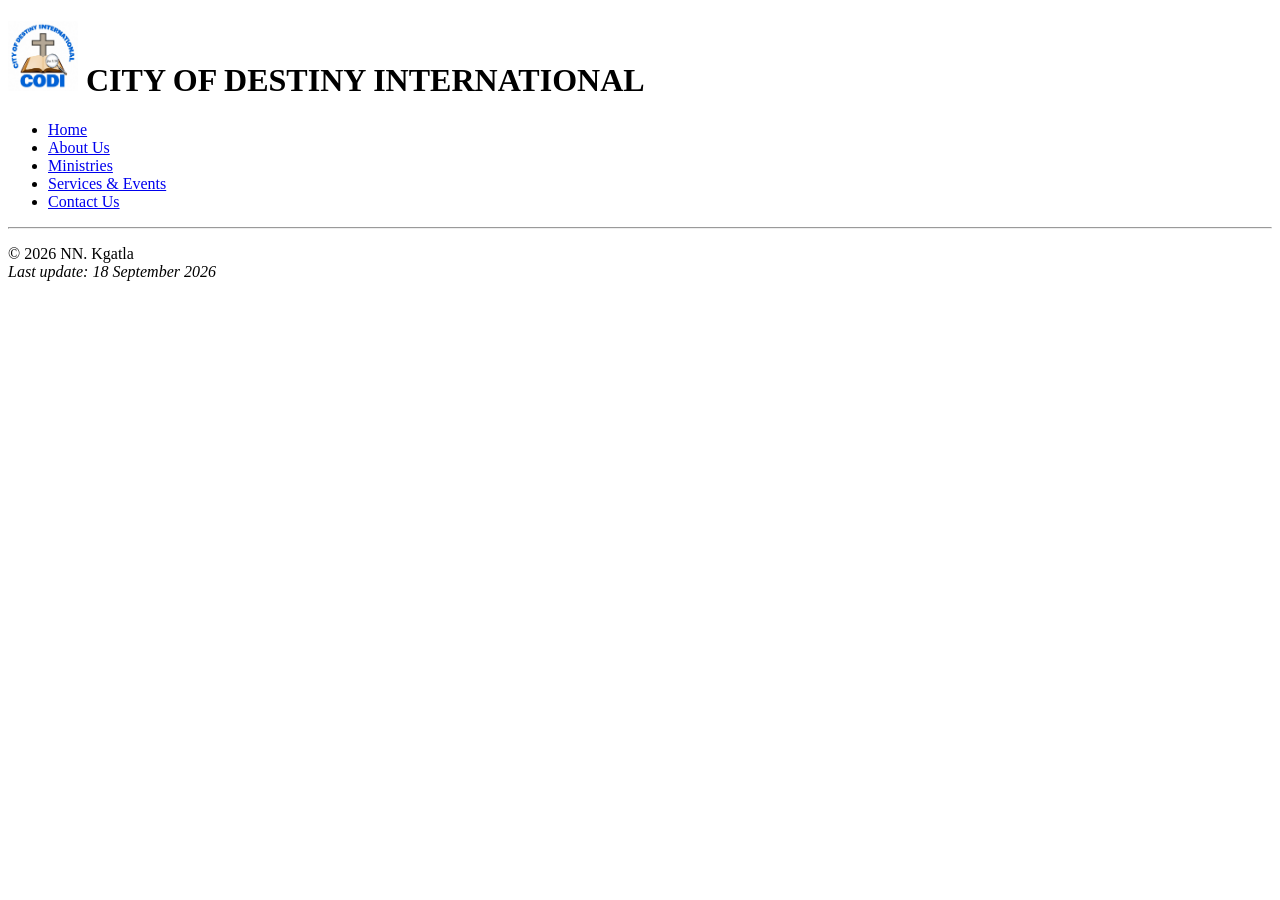
==== index.html @ 52a479cc "small tweaks to the structure" ====
<!DOCTYPE html>
<!-- NN. Kgatla (2029139488) -->
<!-- File name: index.html -->
<html lang="en">

    <head>
        <meta charset="utf-8">
        <meta name="viewport" content="width=device-width, initial-scale=1.0">
        <meta name="description" content="City of destiny international church home page">
        <meta name="author" content="NN. Kgatla">
        <title>CODI &ndash; Home</title>
        <link rel="stylesheet" href="styles/modern-normalize.css">
        <link rel="stylesheet" href="styles/codi.css">
    </head>

    <body>
        <header>
            <div>
                <h1>
                    <img src="images/logo.jpeg" alt="City of destiny internation logo" width="70" height="70">
                    CITY OF DESTINY INTERNATIONAL
                </h1>
            </div>
        </header>
        <nav>
            <ul>
                <li><a href="index.html">Home</a></li>
                <li><a href="about.html">About Us</a></li>
                <li><a href="ministries.html">Ministries</a></li>
                <li><a href="services.html">Services &amp; Events</a></li>
                <li><a href="contact.html">Contact Us</a></li>
            </ul>
        </nav>

        <main>

        </main>
        <hr>
        <footer>
            <p>&copy; 2026 NN. Kgatla<br><em>Last update: 18 September 2026</em></p>
        </footer>
    </body>

</html>
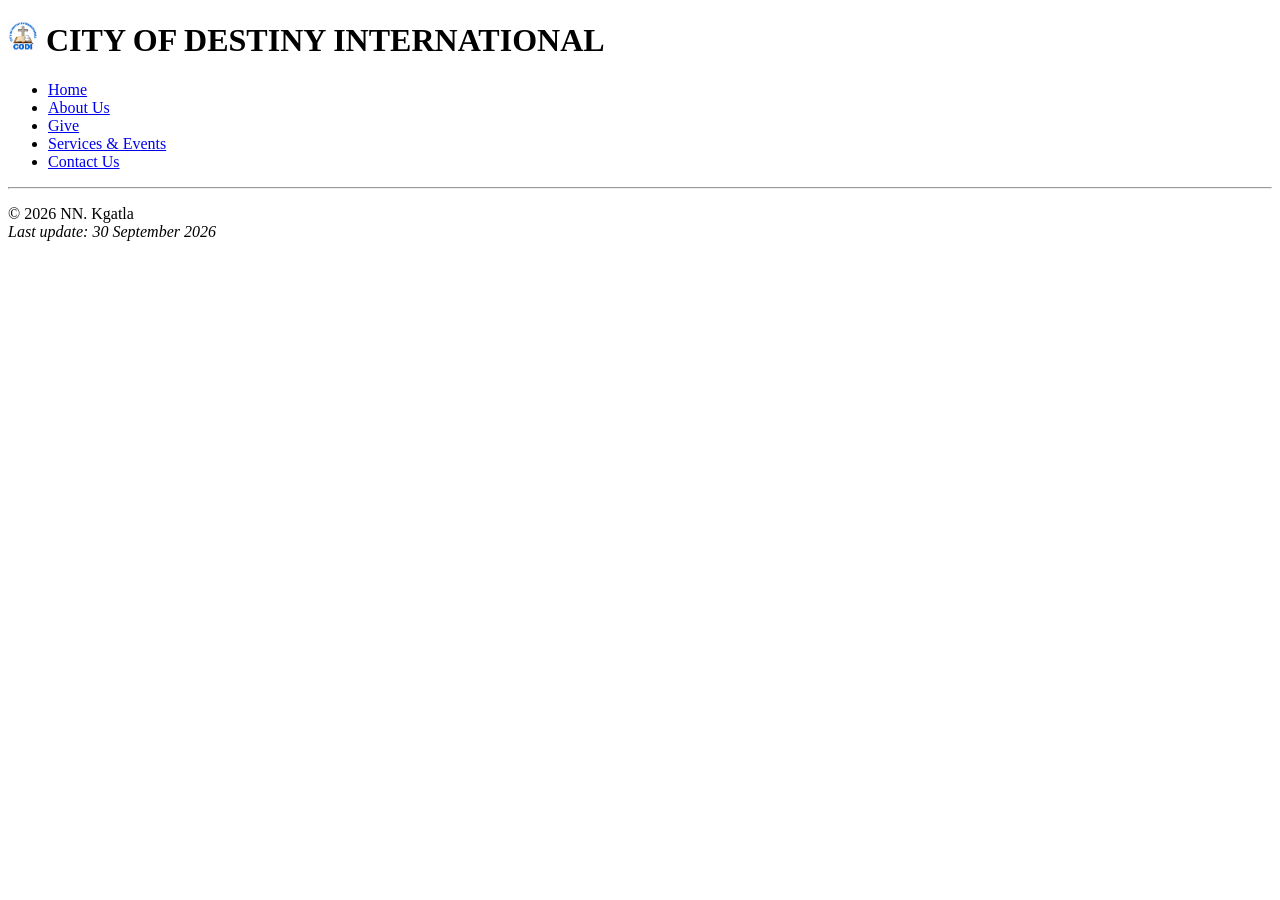
==== commit a729cdb1: "Fixing/updating Websites Html structure" ====
--- a/index.html
+++ b/index.html
@@ -17,7 +17,7 @@
         <header>
             <div>
                 <h1>
-                    <img src="images/logo.jpeg" alt="City of destiny internation logo" width="70" height="70">
+                    <img src="images/logo.jpeg" alt="City of destiny internation logo" width="30" height="30">
                     CITY OF DESTINY INTERNATIONAL
                 </h1>
             </div>
@@ -26,7 +26,7 @@
             <ul>
                 <li><a href="index.html">Home</a></li>
                 <li><a href="about.html">About Us</a></li>
-                <li><a href="ministries.html">Ministries</a></li>
+                <li><a href="give.html">Give</a></li>
                 <li><a href="services.html">Services &amp; Events</a></li>
                 <li><a href="contact.html">Contact Us</a></li>
             </ul>
@@ -37,7 +37,7 @@
         </main>
         <hr>
         <footer>
-            <p>&copy; 2026 NN. Kgatla<br><em>Last update: 18 September 2026</em></p>
+            <p>&copy; 2026 NN. Kgatla<br><em>Last update: 30 September 2026</em></p>
         </footer>
     </body>
 
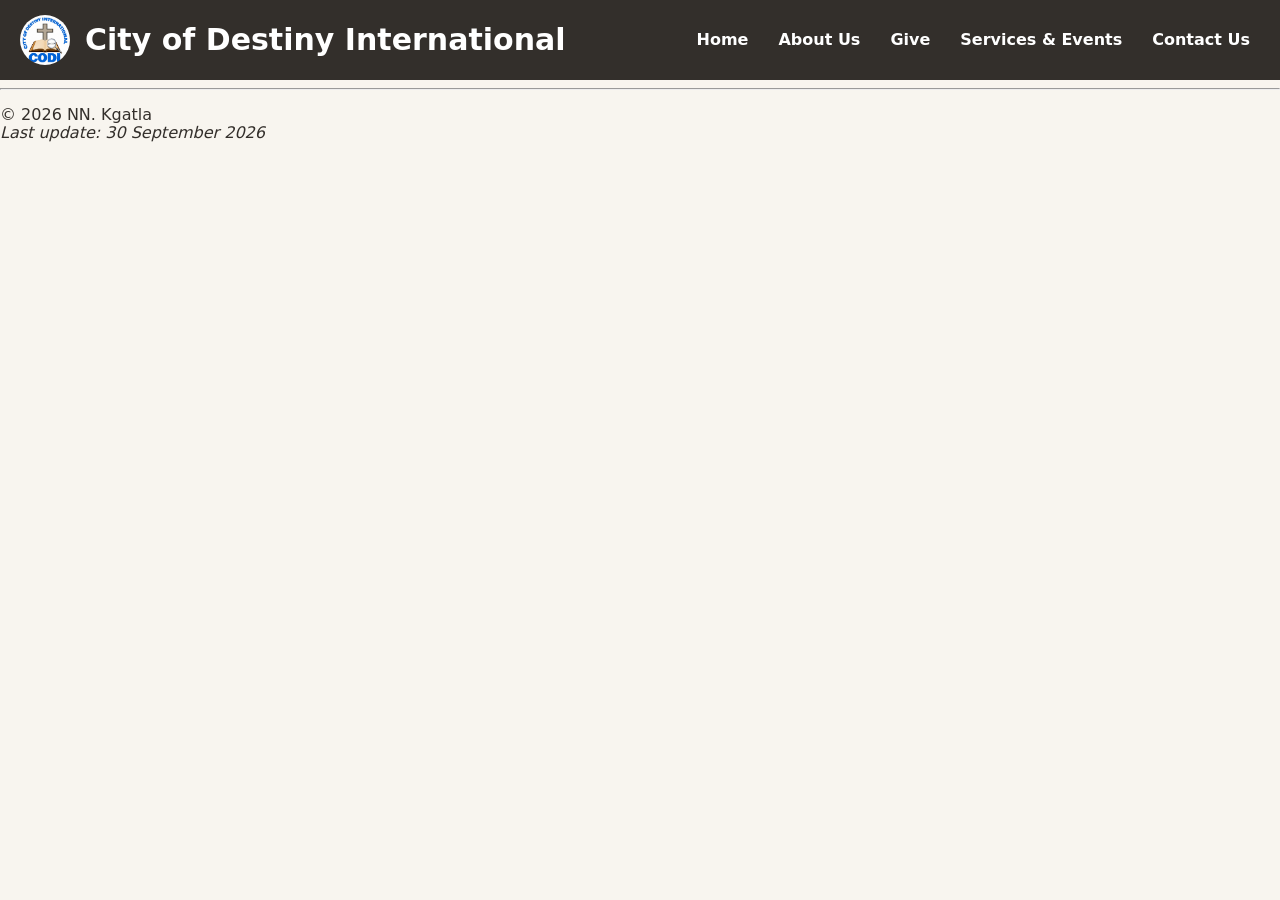
==== commit 75bdcbc1: "Finalized the html structure of all pages + started with the CSS" ====
--- a/index.html
+++ b/index.html
@@ -9,28 +9,29 @@
         <meta name="description" content="City of destiny international church home page">
         <meta name="author" content="NN. Kgatla">
         <title>CODI &ndash; Home</title>
-        <link rel="stylesheet" href="styles/modern-normalize.css">
-        <link rel="stylesheet" href="styles/codi.css">
+        <link rel="stylesheet" href="css/modern-normalize.css">
+        <link rel="stylesheet" href="css/codi.css">
     </head>
 
     <body>
         <header>
-            <div>
-                <h1>
-                    <img src="images/logo.jpeg" alt="City of destiny internation logo" width="30" height="30">
-                    CITY OF DESTINY INTERNATIONAL
-                </h1>
+
+            <div class="header-info">
+                <img src="images/logo.jpeg" alt="CODI Church Logo">
+                <h1>City of Destiny International</h1>
             </div>
+
+            <nav>
+                <ul>
+                    <li><a href="index.html">Home</a></li>
+                    <li><a href="about.html">About Us</a></li>
+                    <li><a href="give.html">Give</a></li>
+                    <li><a href="services.html">Services &amp; Events</a></li>
+                    <li><a href="contact.html">Contact Us</a></li>
+                </ul>
+            </nav>
+
         </header>
-        <nav>
-            <ul>
-                <li><a href="index.html">Home</a></li>
-                <li><a href="about.html">About Us</a></li>
-                <li><a href="give.html">Give</a></li>
-                <li><a href="services.html">Services &amp; Events</a></li>
-                <li><a href="contact.html">Contact Us</a></li>
-            </ul>
-        </nav>
 
         <main>
 
--- a/css/codi.css
+++ b/css/codi.css
@@ -0,0 +1,398 @@
+/*
+    NN. Kgatla
+    File name: codi.css
+*/
+
+/* =========================================
+   GENERAL WEBSITE STYLING
+   ========================================= */
+
+body {
+    background-color: #F8F5EF;
+    color: #332F2B;
+}
+
+
+/* =========================================
+   HEADER AND NAVIGATION
+   ========================================= */
+
+header {
+    display: flex;
+    align-items: center;
+    justify-content: space-between;
+    background-color: #332F2B;
+    padding: 15px 30px;
+}
+
+
+/* Church Logo and Name */
+.header-info {
+    display: flex;
+    align-items: center;
+    gap: 15px;
+    margin-left: -10px;
+}
+
+.header-info img {
+        width: 50px;
+        height: 50px;
+        border-radius: 25px;
+}
+
+.header-info h1 {
+        margin: 0;
+        color: #FFFFFF;
+        font-size: 30px;
+}
+
+/* Navigation */
+
+nav ul {
+    display: flex;
+    align-items: center;
+    list-style-type: none;
+    margin: 0;
+    padding: 0;
+}
+
+nav li {
+    margin-left: 30px;
+}
+
+nav a {
+    color: #FFFFFF;
+    text-decoration: none;
+    font-weight: bold;
+}
+
+nav a:hover {
+        color: #F4E0C5;
+}
+
+/* =========================================
+   FOOTER
+   ========================================= */
+
+
+/* =========================================
+   HOME PAGE
+   ========================================= */
+
+
+/* =========================================
+   ABOUT US PAGE
+   ========================================= */
+
+
+/* =========================================
+   SERVICES & EVENTS PAGE
+   ========================================= */
+
+
+/* =========================================
+   MINISTRIES & GIVE PAGE
+   ========================================= */
+
+
+/* =========================================
+   CONTACT US PAGE
+   ========================================= */
+
+
+/* Main Headings */
+
+h1, h2, h3{
+    color: #0062D7;
+}
+
+
+/* Links */
+
+a {
+    color: #004A9F;
+}
+
+a:hover {
+        color: #0062D7;
+}
+
+
+/* =========================================
+   FIND US SECTION
+   ========================================= */
+
+#find-us {
+    max-width: 1100px;
+    margin: 40px auto;
+    padding: 30px;
+    border: 2px solid #0062D7;
+    background-color: #FFFFFF;
+    text-align: center;
+}
+
+    #find-us h1,
+    #find-us h2 {
+        color: #FFFFFF;
+        background-color: #0062D7;
+        padding: 10px 20px;
+        display: block;
+    }
+
+    #find-us p {
+        line-height: 1.6;
+    }
+
+
+    /* Address */
+
+    #find-us h2 {
+        margin-top: 30px;
+    }
+
+    #find-us address {
+        line-height: 1.6;
+        font-style: normal;
+    }
+
+
+    /* Church Photos */
+
+    #find-us div {
+        display: flex;
+        justify-content: center;
+        gap: 30px;
+        margin-top: 20px;
+    }
+
+    #find-us figure {
+        margin: 0;
+        text-align: center;
+    }
+
+    #find-us img {
+        width: 100%;
+        max-width: 450px;
+        height: 300px;
+        object-fit: cover;
+        border: 2px solid #0062D7;
+    }
+
+    #find-us figcaption {
+        margin-top: 8px;
+        font-weight: bold;
+        color: #332F2B;
+    }
+
+/* =========================================
+   CONTACT FORM
+   ========================================= */
+#form {
+    max-width: 1100px;
+    margin: 40px auto;
+    padding: 30px;
+    border: 2px solid #0062D7;
+    background-color: #FFFFFF;
+}
+    /* Contact Us heading */
+
+    #form h1 {
+        margin-top: 0;
+        margin-bottom: 30px;
+        text-align: center;
+        color: #0062D7;
+    }
+
+
+/* Form */
+
+#contact-form {
+    width: 100%;
+    margin: 0;
+}
+
+
+    /* Individual sections */
+
+    #contact-form fieldset {
+        margin-bottom: 30px;
+        padding: 25px;
+        border: 2px solid #0062D7;
+    }
+
+    #contact-form legend {
+        padding: 0 10px;
+        color: #0062D7;
+        font-weight: bold;
+    }
+
+
+    /* Form sections */
+
+    #contact-form fieldset > div {
+        margin-bottom: 20px;
+    }
+
+
+    /* Form Labels */
+
+    #contact-form label {
+        display: inline-block;
+        margin-bottom: 6px;
+        font-weight: bold;
+    }
+
+
+    /* Text Inputs */
+
+    #contact-form input[type="text"],
+    #contact-form input[type="email"],
+    #contact-form input[type="tel"],
+    #contact-form select,
+    #contact-form textarea {
+        width: 100%;
+        padding: 10px;
+        border: 1px solid #B4A796;
+        background-color: #FFFFFF;
+        color: #332F2B;
+        font-family: inherit;
+        font-size: 1em;
+        box-sizing: border-box;
+    }
+
+    #contact-form textarea {
+        resize: vertical;
+    }
+
+
+    /* =========================================
+   RADIO BUTTONS
+   ========================================= */
+
+    #contact-form input[type="radio"] {
+        margin-right: 6px;
+    }
+
+        #contact-form input[type="radio"] + label {
+            display: inline;
+            margin-bottom: 0;
+            font-weight: normal;
+        }
+
+
+        /* Put radio options next to each other */
+
+        #contact-form input[type="radio"] + label {
+            margin-right: 25px;
+        }
+
+
+    /* =========================================
+   CHECKBOXES
+   ========================================= */
+
+    #contact-form input[type="checkbox"] {
+        margin-right: 6px;
+    }
+
+        #contact-form input[type="checkbox"] + label {
+            display: inline;
+            margin-bottom: 0;
+            font-weight: normal;
+        }
+
+
+        /* =========================================
+   IF OTHER
+   ========================================= */
+
+        #contact-form input[type="checkbox"] ~ label {
+            font-weight: normal;
+        }
+
+
+    /* =========================================
+   SUBMIT AND RESET BUTTONS
+   ========================================= */
+
+    #contact-form > div:last-child {
+        margin-top: 20px;
+        text-align: center;
+    }
+
+    #contact-form input[type="submit"],
+    #contact-form input[type="reset"] {
+        padding: 10px 25px;
+        margin: 5px;
+        border: none;
+        font-size: 1em;
+        font-weight: bold;
+    }
+
+    #contact-form input[type="submit"] {
+        background-color: #0062D7;
+        color: #FFFFFF;
+    }
+
+    #contact-form input[type="reset"] {
+        background-color: #B4A796;
+        color: #FFFFFF;
+    }
+
+
+/* =========================================
+   GET IN TOUCH
+   ========================================= */
+
+#get-in-touch {
+    margin-top: 40px;
+    padding: 25px;
+    border-top: 2px solid #0062D7;
+    background-color: #F2F7FD;
+}
+
+    #get-in-touch p {
+        line-height: 1.6;
+    }
+
+    #get-in-touch strong {
+        color: #004A9F;
+    }
+
+/* =========================================
+   RESPONSIVE DESIGN
+   ========================================= */
+
+@media (max-width: 768px) {
+
+    #find-us > div {
+        flex-direction: column;
+        align-items: center;
+    }
+
+    #find-us img {
+        max-width: 100%;
+    }
+
+    #contact-form fieldset {
+        padding: 20px;
+    }
+}
+
+
+@media (max-width: 480px) {
+
+    #find-us img {
+        height: auto;
+    }
+
+    #contact-form fieldset {
+        padding: 15px;
+    }
+
+    #contact-form input[type="submit"],
+    #contact-form input[type="reset"] {
+        width: 100%;
+        margin: 5px 0;
+    }
+}
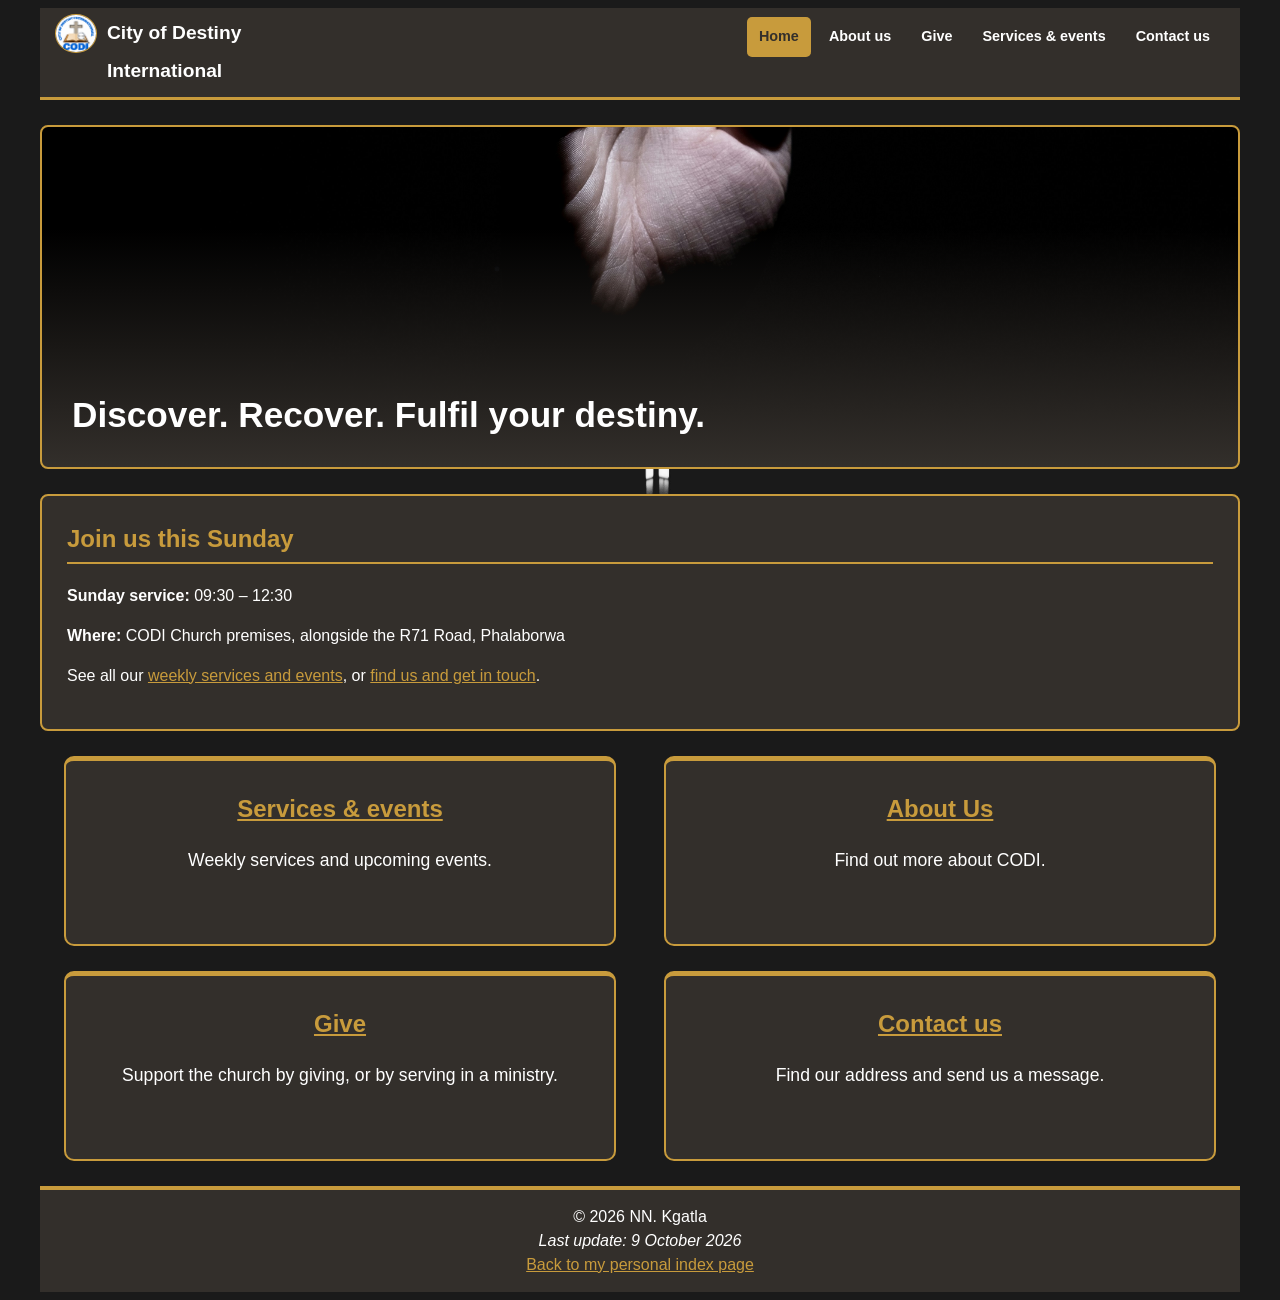
==== commit de44caa8: "Touchups + new css File" ====
--- a/index.html
+++ b/index.html
@@ -1,33 +1,36 @@
 <!DOCTYPE html>
 <!-- NN. Kgatla (2029139488) -->
+<!-- CSIS1664(2026) Website Project -->
 <!-- File name: index.html -->
 <html lang="en">
 
-    <head>
-        <meta charset="utf-8">
-        <meta name="viewport" content="width=device-width, initial-scale=1.0">
-        <meta name="description" content="City of destiny international church home page">
-        <meta name="author" content="NN. Kgatla">
-        <title>CODI &ndash; Home</title>
-        <link rel="stylesheet" href="css/modern-normalize.css">
-        <link rel="stylesheet" href="css/codi.css">
-    </head>
+<head>
+    <meta charset="utf-8">
+    <meta name="viewport" content="width=device-width, initial-scale=1.0">
+    <meta name="description" content="City of Destiny International (CODI) church in Phalaborwa: Sunday service time, how to give and how to find us.">
+    <meta name="author" content="NN. Kgatla">
+    <title>CODI &ndash; Home</title>
+    <link rel="stylesheet" href="css/modern-normalize.css">
+    <link rel="stylesheet" href="css/styles.css">
+</head>
 
-    <body>
+<body>
+    <div id="container">
+
         <header>
 
             <div class="header-info">
-                <img src="images/logo.jpeg" alt="CODI Church Logo">
+                <a href="index.html"><img src="images/logo.jpeg" alt="CODI Church logo (home page)" width="80" height="50"></a>
                 <h1>City of Destiny International</h1>
             </div>
 
             <nav>
                 <ul>
-                    <li><a href="index.html">Home</a></li>
-                    <li><a href="about.html">About Us</a></li>
+                    <li><a href="index.html" class="current">Home</a></li>
+                    <li><a href="about.html">About us</a></li>
                     <li><a href="give.html">Give</a></li>
-                    <li><a href="services.html">Services &amp; Events</a></li>
-                    <li><a href="contact.html">Contact Us</a></li>
+                    <li><a href="services.html">Services &amp; events</a></li>
+                    <li><a href="contact.html">Contact us</a></li>
                 </ul>
             </nav>
 
@@ -35,11 +38,59 @@
 
         <main>
 
+            <!-- Hero: the photo is a decorative CSS background -->
+            <section id="hero">
+                <h2 id="hero-tagline">Discover. Recover. Fulfil your destiny.</h2>
+            </section>
+
+            <section id="next-service">
+                <h2>Join us this Sunday</h2>
+
+                <p><strong>Sunday service:</strong> 09:30 &ndash; 12:30</p>
+
+                <p>
+                    <strong>Where:</strong> CODI Church premises, alongside the
+                    R71 Road, Phalaborwa
+                </p>
+
+                <p>
+                    See all our <a href="services.html">weekly services and events</a>,
+                    or <a href="contact.html">find us and get in touch</a>.
+                </p>
+            </section>
+
+            <section id="quick-links">
+
+                <article class="link-card">
+                    <h2><a href="services.html">Services &amp; events</a></h2>
+                    <p>Weekly services and upcoming events.</p>
+                </article>
+
+                <article class="link-card">
+                    <h2><a href="about.html">About Us</a></h2>
+                    <p>Find out more about CODI.</p>
+                </article>
+
+                <article class="link-card">
+                    <h2><a href="give.html">Give</a></h2>
+                    <p>Support the church by giving, or by serving in a ministry.</p>
+                </article>
+
+                <article class="link-card">
+                    <h2><a href="contact.html">Contact us</a></h2>
+                    <p>Find our address and send us a message.</p>
+                </article>
+
+            </section>
+
         </main>
-        <hr>
+
         <footer>
-            <p>&copy; 2026 NN. Kgatla<br><em>Last update: 30 September 2026</em></p>
+            <p>&copy; 2026 NN. Kgatla<br><em>Last update: 9 October 2026</em></p>
+            <p><a href="../myindex.html">Back to my personal index page</a></p>
         </footer>
-    </body>
 
-</html>+    </div>
+</body>
+
+</html>
--- a/css/styles.css
+++ b/css/styles.css
@@ -0,0 +1,884 @@
+/*
+    NN. Kgatla (2029139488)
+    CSIS1664 (2026) Website Project
+    File name: codi.css
+*/
+
+/* =========================================
+   CHURCH COLOUR THEME
+
+   Charcoal: #332F2B
+   Gold:     #C89B3C
+   White:    #FFFFFF
+   Cream:    #F8F5EF
+   ========================================= */
+
+
+/* =========================================
+   GENERAL WEBSITE STYLING
+   ========================================= */
+
+body {
+    background-image: url("../images/backgroundimage1.jpg");
+    background-size: cover;
+    background-position: center;
+    background-repeat: no-repeat;
+    background-attachment: fixed;
+    background-color: #332F2B;
+    color: #FFFFFF;
+    font-family: Arial, Helvetica, sans-serif;
+    font-size: 100%;
+    line-height: 1.5;
+}
+
+#container {
+    max-width: 1200px;
+    margin: 0 auto;
+}
+
+img {
+    max-width: 100%;
+    height: auto;
+}
+
+/* Headings */
+
+h1,
+h2,
+h3,
+h4 {
+    color: #C89B3C;
+}
+
+h1 {
+    font-size: 2em;
+}
+
+h2 {
+    font-size: 1.5em;
+}
+
+h4 {
+    font-size: 1.1em;
+}
+
+/* Links */
+
+a {
+    color: #C89B3C;
+}
+
+    a:hover {
+        color: #FFFFFF;
+    }
+
+/* Shared content panels */
+
+#find-us,
+#form,
+#senior-pastor,
+#thank-you,
+#next-service,
+#give-intro,
+#donate,
+#join-ministry,
+#services,
+#upcoming-events {
+    margin: 25px 0;
+    padding: 25px;
+    border: 2px solid #C89B3C;
+    border-radius: 8px;
+    background-color: #332F2B;
+    color: #FFFFFF;
+}
+
+/* Main page heading */
+
+main h1 {
+    margin: 25px 0 0 0;
+    padding: 10px 20px;
+    border-bottom: 4px solid #C89B3C;
+    border-radius: 8px 8px 0 0;
+    background-color: #332F2B;
+    color: #C89B3C;
+    text-align: center;
+}
+main {
+    width: 100%;
+    box-sizing: border-box;
+}
+
+section h1 {
+    margin: 0 0 25px 0;
+}
+
+
+/* =========================================
+   HEADER AND NAVIGATION
+   ========================================= */
+
+header {
+    overflow: hidden;
+    padding: 6px 15px;
+    background-color: #332F2B;
+    border-bottom: 3px solid #C89B3C;
+}
+
+/* Church logo and name */
+
+.header-info {
+    float: left;
+}
+
+    .header-info img {
+        float: left;
+        width: 40px;
+        height: auto;
+        margin-right: 10px;
+        border: 1px solid #C89B3C;
+        border-radius: 50%;
+    }
+
+header h1 {
+    margin: 0;
+    color: #FFFFFF;
+    font-size: 1.2em;
+    line-height: 2em;
+}
+
+/* Navigation */
+
+nav {
+    float: right;
+}
+
+    nav ul {
+        overflow: hidden;
+        margin: 0;
+        padding: 0;
+        list-style-type: none;
+    }
+
+    nav li {
+        float: left;
+    }
+
+    nav a {
+        display: block;
+        margin: 3px;
+        padding: 10px 12px;
+        border-bottom: 2px solid transparent;
+        border-radius: 5px;
+        color: #FFFFFF;
+        font-size: 0.9em;
+        font-weight: bold;
+        line-height: 1.25em;
+        text-decoration: none;
+    }
+
+        /* Hover and current page */
+
+        nav a:hover,
+        nav a.current {
+            background-color: #C89B3C;
+            border-bottom-color: #C89B3C;
+            color: #332F2B;
+        }
+
+
+/* =========================================
+   FOOTER
+   ========================================= */
+
+footer {
+    padding: 15px 20px;
+    background-color: #332F2B;
+    border-top: 4px solid #C89B3C;
+    color: #FFFFFF;
+    text-align: center;
+}
+
+    footer p {
+        margin: 0;
+    }
+
+    footer a {
+        color: #C89B3C;
+    }
+
+        footer a:hover {
+            color: #FFFFFF;
+        }
+
+
+/* =========================================
+   HOME PAGE
+   ========================================= */
+
+.class1 {
+    margin: 25px 0;
+    padding: 25px;
+    border: 2px solid #C89B3C;
+    border-radius: 8px;
+    background-color: #332F2B;
+    color: #FFFFFF;
+}
+
+/* Hero */
+
+#hero {
+    position: relative;
+    height: 340px;
+    margin: 25px 0;
+    border: 2px solid #C89B3C;
+    border-radius: 8px;
+    background-color: #332F2B;
+    background-image: linear-gradient( to bottom, rgba(51, 47, 43, 0) 30%, rgba(51, 47, 43, 1) 100% ), url("../images/backgroundimage2.jpg");
+    background-repeat: no-repeat;
+    background-position: center;
+    background-size: cover;
+}
+
+/* Hero tagline */
+
+#hero-tagline {
+    position: absolute;
+    bottom: 25px;
+    left: 30px;
+    margin: 0;
+    color: #FFFFFF;
+    font-size: 2.2em;
+}
+
+/* Next service */
+
+#next-service h2 {
+    margin-top: 0;
+    padding-bottom: 5px;
+    border-bottom: 2px solid #C89B3C;
+}
+
+/* Quick links */
+
+#quick-links {
+    overflow: hidden;
+}
+
+.link-card {
+    float: left;
+    width: 46%;
+    min-height: 190px;
+    margin: 0 2% 25px 2%;
+    padding: 30px 20px;
+    border: 2px solid #C89B3C;
+    border-top: 5px solid #C89B3C;
+    border-radius: 10px;
+    background-color: #332F2B;
+    color: #FFFFFF;
+    text-align: center;
+    box-sizing: border-box;
+}
+
+    /* Quick link headings */
+
+    .link-card h2 {
+        margin-top: 0;
+        font-size: 1.5em;
+    }
+
+    /* Quick link text */
+
+    .link-card p {
+        font-size: 1.1em;
+    }
+
+    /* Quick link links */
+
+    .link-card a {
+        color: #C89B3C;
+    }
+
+/* =========================================
+   ABOUT US PAGE
+   ========================================= */
+
+/* Senior pastor */
+
+#senior-pastor {
+    text-align: center;
+}
+
+#pastor-photo {
+    position: relative;
+}
+
+    #pastor-photo img {
+        display: block;
+        width: 300px;
+        height: auto;
+        margin: 0 auto;
+        border: 2px solid #C89B3C;
+        border-radius: 8px;
+    }
+
+    #pastor-photo h2 {
+        margin: 0;
+        color: #C89B3C;
+        font-size: 3.5em;
+        line-height: 1.1;
+    }
+
+/* Pastor's first name */
+
+#pastor-first-name {
+    position: absolute;
+    top: 30%;
+    left: 0;
+    width: 35%;
+    text-align: right;
+}
+
+/* Pastor's last name */
+
+#pastor-last-name {
+    position: absolute;
+    top: 30%;
+    right: 0;
+    width: 35%;
+    text-align: left;
+}
+
+/* Pastor's title */
+
+#pastor-title {
+    position: absolute;
+    bottom: 0;
+    left: 50%;
+    margin: 0 0 0 165px;
+    color: #FFFFFF;
+    text-align: left;
+    line-height: 1.3;
+}
+
+    #pastor-title strong {
+        color: #C89B3C;
+        font-size: 1.3em;
+    }
+
+.pastor-bio {
+    max-width: 45em;
+    margin: 25px auto 0 auto;
+}
+
+#mission,
+#vision {
+    float: left;
+    width: 45%;
+    min-height: 280px;
+    margin: 0 2.5% 25px 2.5%;
+    padding: 25px;
+    border: 2px solid #C89B3C;
+    border-radius: 8px;
+    background-color: #332F2B;
+    color: #FFFFFF;
+    box-sizing: border-box;
+}
+
+/* Divine Mandate */
+
+#mandate {
+    clear: both;
+    width: 100%;
+    margin: 0 0 25px 0;
+    padding: 25px;
+    border: 2px solid #C89B3C;
+    border-radius: 8px;
+    background-color: #332F2B;
+    color: #FFFFFF;
+    box-sizing: border-box;
+}
+    /* Headings */
+
+    #mission h2,
+    #vision h2,
+    #mandate h2 {
+        margin-top: 0;
+        padding-bottom: 10px;
+        border-bottom: 2px solid #C89B3C;
+        font-size: 1.8em;
+    }
+
+    /* Divine Mandate quotation */
+
+    #mandate blockquote {
+        margin: 20px 0;
+        padding: 10px 20px;
+        border-left: 4px solid #C89B3C;
+        border-radius: 4px;
+        background-color: #F8F5EF;
+        color: #332F2B;
+        font-style: italic;
+    }
+
+    #mandate li {
+        margin-bottom: 8px;
+    }
+
+
+/* Consistent widths for main content panels */
+#services,
+#upcoming-events {
+    width: 100%;
+    box-sizing: border-box;
+}
+
+/* =========================================
+   SERVICES AND EVENTS PAGE
+   ========================================= */
+/* Weekly services table */
+#services table {
+    width: 100%;
+    margin-top: 15px;
+    border-collapse: collapse;
+    table-layout: fixed;
+}
+
+#services caption {
+    padding: 10px;
+    color: #C89B3C;
+    font-size: 1.2em;
+    font-weight: bold;
+}
+
+#services th,
+#services td {
+    padding: 0.75em;
+    border: 1px solid #C89B3C;
+    text-align: left;
+    vertical-align: top;
+}
+
+#services th {
+    border-bottom: 4px solid #C89B3C;
+    background-color: #332F2B;
+    color: #C89B3C;
+}
+
+    #services th:nth-child(1) {
+        width: 22%;
+    }
+
+    #services th:nth-child(2) {
+        width: 14%;
+    }
+
+    #services th:nth-child(3) {
+        width: 17%;
+    }
+
+#services tbody tr:nth-child(even) {
+    background-color: #F8F5EF;
+    color: #332F2B;
+}
+
+#services tbody tr:nth-child(odd) {
+    background-color: #332F2B;
+    color: #FFFFFF;
+}
+
+/* Upcoming event cards */
+
+.event-container {
+    overflow: hidden;
+}
+
+.event-card {
+    float: left;
+    width: 46%;
+    margin: 0 1.5% 20px 1.5%;
+    border: 2px solid #C89B3C;
+    border-radius: 8px;
+    background-color: #332F2B;
+    color: #FFFFFF;
+    overflow: hidden;
+    box-sizing: border-box;
+}
+
+/* Event text */
+
+.event-info {
+    height: 175px;
+    padding: 15px;
+    box-sizing: border-box;
+}
+
+    .event-info h3 {
+        margin-top: 0;
+        color: #C89B3C;
+    }
+
+.event-date {
+    margin: 0 0 8px 0;
+    padding-left: 8px;
+    border-left: 4px solid #C89B3C;
+    font-weight: bold;
+}
+
+/* Event image */
+
+.event-card img {
+    display: block;
+    width: 100%;
+    height: 300px;
+    object-fit: cover;
+}
+
+
+/* =========================================
+   GIVE PAGE
+   ========================================= */
+
+#give-intro {
+    margin: 25px 0;
+    padding: 25px;
+    border: 2px solid #C89B3C;
+    border-radius: 8px;
+    background-color: #332F2B;
+    color: #FFFFFF;
+    text-align: center;
+}
+
+/* Give page buttons */
+
+#give-options {
+    margin: 20px auto 0;
+    text-align: center;
+}
+
+    #give-options a {
+        display: inline-block;
+        margin: 10px;
+        padding: 15px 30px;
+        border: 2px solid #C89B3C;
+        border-radius: 5px;
+        background-color: #C89B3C;
+        color: #332F2B;
+        font-weight: bold;
+        text-decoration: none;
+    }
+
+        #give-options a:hover {
+            background-color: #332F2B;
+            color: #C89B3C;
+        }
+
+/* Donation and ministry sections */
+
+#donate,
+#join-ministry {
+    margin: 25px 0;
+    padding: 25px;
+    border: 2px solid #C89B3C;
+    border-radius: 8px;
+    background-color: #332F2B;
+    color: #FFFFFF;
+}
+
+    #donate h2,
+    #join-ministry h2 {
+        padding-bottom: 10px;
+        border-bottom: 2px solid #C89B3C;
+        color: #C89B3C;
+    }
+
+    #donate h3,
+    #donate h4,
+    #join-ministry h3 {
+        color: #C89B3C;
+    }
+
+    #donate a,
+    #join-ministry a {
+        color: #C89B3C;
+    }
+
+        #donate a:hover,
+        #join-ministry a:hover {
+            color: #FFFFFF;
+        }
+
+    /* Ministry articles */
+
+    #join-ministry article {
+        margin: 20px 0;
+        padding: 20px;
+        border: 1px solid #C89B3C;
+        border-radius: 8px;
+        background-color: #332F2B;
+        color: #FFFFFF;
+    }
+
+
+/* =========================================
+   CONTACT US PAGE
+   ========================================= */
+
+/* Find us */
+
+#find-us {
+    text-align: center;
+}
+
+    #find-us h2 {
+        margin-top: 25px;
+        padding-bottom: 5px;
+        border-bottom: 2px solid #C89B3C;
+    }
+
+    #find-us address {
+        color: #FFFFFF;
+        font-style: normal;
+    }
+
+    /* Church photographs */
+
+    #find-us div {
+        overflow: hidden;
+    }
+
+    #find-us figure {
+        float: left;
+        width: 40%;
+        margin: 0 5%;
+    }
+
+    #find-us img {
+        width: 100%;
+        max-width: 450px;
+        height: 200px;
+        object-fit: cover;
+        border: 2px solid #C89B3C;
+        border-radius: 8px;
+    }
+
+    #find-us figcaption {
+        margin-top: 8px;
+        color: #FFFFFF;
+        font-weight: bold;
+    }
+
+/* Contact form */
+
+#contact-form fieldset {
+    margin: 0 0 25px 0;
+    padding: 20px;
+    border: 2px solid #C89B3C;
+    border-radius: 8px;
+    color: #FFFFFF;
+}
+
+#contact-form legend {
+    padding: 0 10px;
+    color: #C89B3C;
+    font-size: 1.1em;
+    font-weight: bold;
+}
+
+#contact-form div {
+    margin-bottom: 12px;
+}
+
+/* Form labels */
+
+#contact-form label {
+    display: block;
+    margin-bottom: 4px;
+    color: #FFFFFF;
+    font-weight: bold;
+}
+
+#contact-form .group-title {
+    margin: 0 0 6px 0;
+    color: #FFFFFF;
+    font-weight: bold;
+}
+
+/* Text controls */
+
+#contact-form input[type="text"],
+#contact-form input[type="email"],
+#contact-form input[type="tel"],
+#contact-form select,
+#contact-form textarea {
+    display: block;
+    width: 100%;
+    max-width: 35em;
+    padding: 0.5em;
+    border: 1px solid #C89B3C;
+    border-radius: 5px;
+    background-color: #FFFFFF;
+    color: #332F2B;
+    font-family: inherit;
+    font-size: inherit;
+}
+
+#contact-form textarea {
+    height: 6em;
+}
+
+/* Radio buttons and checkboxes */
+
+#contact-form input[type="radio"],
+#contact-form input[type="checkbox"] {
+    margin-right: 6px;
+}
+
+    #contact-form input[type="radio"] + label,
+    #contact-form input[type="checkbox"] + label {
+        display: inline;
+        margin-bottom: 0;
+        font-weight: normal;
+    }
+
+/* Keyboard focus */
+
+#contact-form input:focus,
+#contact-form select:focus,
+#contact-form textarea:focus {
+    outline: 3px solid #C89B3C;
+    outline-offset: 2px;
+}
+
+/* Submit and reset buttons */
+
+#form-buttons {
+    margin-top: 20px;
+    text-align: center;
+}
+
+#contact-form input[type="submit"],
+#contact-form input[type="reset"] {
+    margin: 5px;
+    padding: 0.6em 1.5em;
+    border: 1px solid #C89B3C;
+    border-radius: 5px;
+    color: #332F2B;
+    font-family: inherit;
+    font-size: inherit;
+    font-weight: bold;
+}
+
+#contact-form input[type="submit"] {
+    background-color: #C89B3C;
+}
+
+#contact-form input[type="reset"] {
+    background-color: #FFFFFF;
+}
+
+    #contact-form input[type="submit"]:hover,
+    #contact-form input[type="reset"]:hover {
+        background-color: #332F2B;
+        color: #C89B3C;
+    }
+
+/* Get in touch */
+
+#get-in-touch {
+    margin: 25px 0;
+    padding: 25px;
+    border: 2px solid #C89B3C;
+    border-radius: 8px;
+    background-color: #332F2B;
+    color: #FFFFFF;
+}
+
+    #get-in-touch h2 {
+        margin-top: 0;
+        color: #C89B3C;
+    }
+
+    #get-in-touch strong {
+        color: #C89B3C;
+    }
+
+
+/* =========================================
+   PRINT STYLES
+   ========================================= */
+
+@media print {
+
+    body {
+        background-color: #FFFFFF;
+        background-image: none;
+        color: #000000;
+        font-family: "Times New Roman", Times, serif;
+        font-size: 12pt;
+    }
+
+    /* Elements not needed on paper */
+
+    nav,
+    #give-options,
+    #form-buttons {
+        display: none;
+    }
+
+    header,
+    footer {
+        background-color: #FFFFFF;
+        color: #000000;
+    }
+
+        header h1 {
+            color: #000000;
+            font-size: 20pt;
+        }
+
+    h1,
+    h2,
+    h3,
+    h4 {
+        color: #000000;
+        break-after: avoid;
+    }
+
+    h1 {
+        font-size: 20pt;
+    }
+
+    h2 {
+        font-size: 16pt;
+    }
+
+    main h1 {
+        background-color: #FFFFFF;
+        color: #000000;
+    }
+
+    #services th {
+        background-color: #FFFFFF;
+        color: #000000;
+    }
+
+    #hero-tagline,
+    #pastor-first-name,
+    #pastor-last-name,
+    #pastor-title strong {
+        color: #000000;
+    }
+
+    p {
+        orphans: 3;
+        widows: 3;
+    }
+
+    fieldset,
+    figure,
+    article,
+    table,
+    .event-card {
+        break-inside: avoid;
+    }
+}
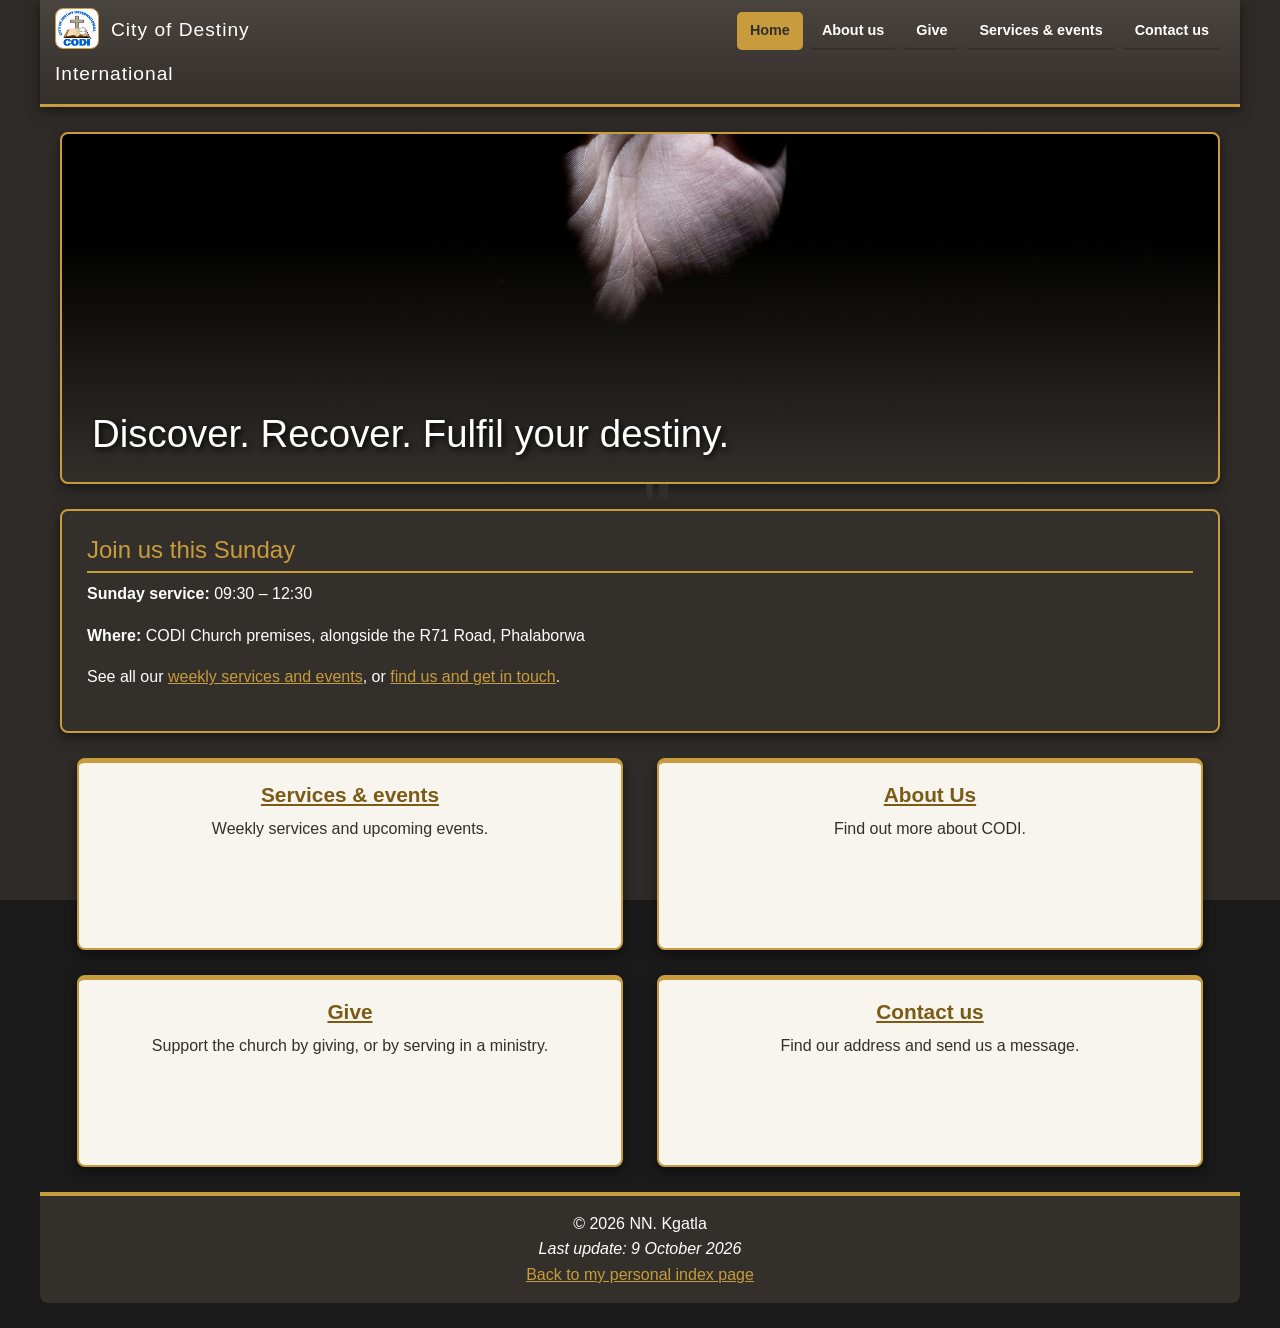
==== commit 1f072442: "Implemented Bootstrap Now that i have submitted the CSIS1664 Assignment, i have full authority to im" ====
--- a/index.html
+++ b/index.html
@@ -10,8 +10,10 @@
     <meta name="description" content="City of Destiny International (CODI) church in Phalaborwa: Sunday service time, how to give and how to find us.">
     <meta name="author" content="NN. Kgatla">
     <title>CODI &ndash; Home</title>
-    <link rel="stylesheet" href="css/modern-normalize.css">
-    <link rel="stylesheet" href="css/styles.css">
+    <!-- Bootstrap stylesheet integration -->
+    <link rel="stylesheet" href="bootstrap/css/bootstrap.min.css">
+    <link rel="stylesheet" href="css/codi.css">
+
 </head>
 
 <body>
@@ -91,6 +93,8 @@
         </footer>
 
     </div>
+    <!-- Bootstrap file integration -->
+    <script src="bootstrap/js/bootstrap.bundle.min.js"></script>
 </body>
 
 </html>
--- a/css/codi.css
+++ b/css/codi.css
@@ -0,0 +1,909 @@
+/*
+    NN. Kgatla (2029139488)
+    CSIS1664 (2026) Website Project
+    File name: styles.css
+*/
+
+/* =========================================
+   CHURCH COLOUR THEME
+
+   Charcoal:  #332F2B  header, footer, dark panels, text on light panels
+   Gold:      #C89B3C  headings on dark, borders, accents
+   Dark gold: #7A5A14  links on light panels (gold is too pale on cream)
+   Cream:     #F8F5EF  light panels
+   White:     #FFFFFF  text on dark panels, form controls
+   ========================================= */
+
+
+/* =========================================
+   GENERAL WEBSITE STYLING
+   ========================================= */
+
+/* Photo background with a charcoal layer over it (first layer is in front) */
+body {
+    background-color: #332F2B;
+    background-image: linear-gradient(rgba(51, 47, 43, 0.82), rgba(51, 47, 43, 0.82)), url("../images/backgroundimage1.jpg");
+    background-size: cover;
+    background-position: center;
+    background-repeat: no-repeat;
+    background-attachment: fixed;
+    color: #FFFFFF;
+    font-family: Arial, Helvetica, sans-serif;
+    font-size: 100%;
+    line-height: 1.6;
+}
+
+#container {
+    max-width: 1200px;
+    margin: 0 auto;
+}
+
+img {
+    max-width: 100%;
+    height: auto;
+}
+
+/* Padding and borders are counted inside the width, so side-by-side
+   boxes (percentage widths) really do fit next to each other.
+   modern-normalize should do this already; this makes it certain. */
+#mission,
+#vision,
+.link-card,
+.event-card,
+.give-group,
+#join-ministry article,
+#find-us img,
+#contact-form input[type="text"],
+#contact-form input[type="email"],
+#contact-form input[type="tel"],
+#contact-form select,
+#contact-form textarea {
+    box-sizing: border-box;
+}
+
+/* Headings */
+h1,
+h2,
+h3,
+h4 {
+    color: #C89B3C;
+}
+
+h1 {
+    font-size: 2em;
+}
+
+h2 {
+    font-size: 1.5em;
+}
+
+h4 {
+    font-size: 1.1em;
+}
+
+/* Links */
+a {
+    color: #C89B3C;
+}
+
+    a:hover {
+        color: #FFFFFF;
+    }
+
+
+/* =========================================
+   HEADER AND NAVIGATION
+   ========================================= */
+
+header {
+    overflow: hidden;
+    padding: 8px 15px;
+    background-color: #332F2B;
+    background-image: linear-gradient(to bottom, #4A443E, #332F2B);
+    border-bottom: 3px solid #C89B3C;
+    box-shadow: 0px 4px 12px 0px rgba(0, 0, 0, 0.5);
+}
+
+/* Church logo and name (floated left) */
+.header-info {
+    float: left;
+}
+
+    .header-info img {
+        float: left;
+        width: 44px;
+        height: auto;
+        margin-right: 12px;
+        border: 1px solid #C89B3C;
+        border-radius: 8px;
+    }
+
+header h1 {
+    margin: 0;
+    color: #FFFFFF;
+    font-size: 1.2em;
+    letter-spacing: 1px;
+    line-height: 2.3em;
+}
+
+/* Navigation (floated right) */
+nav {
+    float: right;
+}
+
+    nav ul {
+        overflow: hidden;
+        margin: 0;
+        padding: 0;
+        list-style-type: none;
+    }
+
+    nav li {
+        float: left;
+    }
+
+    nav a {
+        display: block;
+        margin: 4px 3px;
+        padding: 9px 13px;
+        border-bottom: 2px solid #332F2B;
+        border-radius: 5px;
+        color: #FFFFFF;
+        font-size: 0.9em;
+        font-weight: bold;
+        line-height: 1.25em;
+        text-decoration: none;
+    }
+
+        /* Hover and current page look the same */
+        nav a:hover,
+        nav a.current {
+            background-color: #C89B3C;
+            border-bottom-color: #C89B3C;
+            color: #332F2B;
+        }
+
+
+/* =========================================
+   FOOTER
+   ========================================= */
+
+footer {
+    margin-bottom: 25px;
+    padding: 15px 20px;
+    background-color: #332F2B;
+    border-top: 4px solid #C89B3C;
+    border-radius: 0px 0px 8px 8px;
+    color: #FFFFFF;
+    text-align: center;
+}
+
+    footer p {
+        margin: 0;
+    }
+
+
+/* =========================================
+   SHARED PAGE LAYOUT (all inner pages)
+   ========================================= */
+
+main {
+    padding: 0 20px;
+}
+
+    /* Page heading banner */
+    main h1 {
+        margin: 25px 0 0 0;
+        padding: 10px 20px;
+        border-bottom: 4px solid #C89B3C;
+        border-radius: 8px 8px 0px 0px;
+        background-color: #332F2B;
+        color: #C89B3C;
+        text-align: center;
+    }
+
+/* Page heading inside a panel */
+section h1 {
+    margin: 0 0 25px 0;
+}
+
+/* Dark panels: charcoal with white text */
+#next-service,
+#senior-pastor,
+#give-intro,
+#thank-you,
+#upcoming-events,
+#get-in-touch {
+    margin: 25px 0;
+    padding: 25px;
+    border: 2px solid #C89B3C;
+    border-radius: 8px;
+    background-color: #332F2B;
+    box-shadow: 0px 4px 12px 0px rgba(0, 0, 0, 0.5);
+    color: #FFFFFF;
+}
+
+/* Light panels: cream with charcoal text (easier to read) */
+#mission,
+#vision,
+#mandate,
+#services,
+#donate,
+#join-ministry,
+#find-us,
+#form {
+    margin: 25px 0;
+    padding: 25px;
+    border: 2px solid #C89B3C;
+    border-radius: 8px;
+    background-color: #F8F5EF;
+    box-shadow: 0px 4px 12px 0px rgba(0, 0, 0, 0.5);
+    color: #332F2B;
+}
+
+    #mission h2,
+    #vision h2,
+    #mandate h2,
+    #services h2,
+    #donate h2,
+    #join-ministry h2,
+    #find-us h2,
+    #form h2,
+    #mission h3,
+    #vision h3,
+    #mandate h3,
+    #services h3,
+    #donate h3,
+    #join-ministry h3,
+    #find-us h3,
+    #form h3,
+    #mission h4,
+    #vision h4,
+    #mandate h4,
+    #services h4,
+    #donate h4,
+    #join-ministry h4,
+    #find-us h4,
+    #form h4 {
+        color: #332F2B;
+    }
+
+    #mission a,
+    #vision a,
+    #mandate a,
+    #services a,
+    #donate a,
+    #join-ministry a,
+    #find-us a,
+    #form a {
+        color: #7A5A14;
+    }
+
+        #mission a:hover,
+        #vision a:hover,
+        #mandate a:hover,
+        #services a:hover,
+        #donate a:hover,
+        #join-ministry a:hover,
+        #find-us a:hover,
+        #form a:hover {
+            color: #332F2B;
+        }
+
+    /* Gold line under section headings */
+    #mission h2,
+    #vision h2,
+    #mandate h2,
+    #services h2,
+    #donate h2,
+    #join-ministry h2,
+    #find-us h2,
+    #next-service h2,
+    #upcoming-events h2,
+    #get-in-touch h2 {
+        margin-top: 0;
+        padding-bottom: 6px;
+        border-bottom: 2px solid #C89B3C;
+    }
+
+
+/* =========================================
+   HOME PAGE
+   ========================================= */
+
+/* Hero: photo with a gradient over it so the text stays legible */
+#hero {
+    position: relative;
+    height: 22em;
+    margin: 25px 0;
+    border: 2px solid #C89B3C;
+    border-radius: 8px;
+    background-color: #332F2B;
+    background-image: linear-gradient(to bottom, rgba(51, 47, 43, 0) 30%, rgba(51, 47, 43, 1) 100%), url("../images/backgroundimage2.jpg");
+    background-repeat: no-repeat;
+    background-position: center;
+    background-size: cover;
+    box-shadow: 0px 4px 12px 0px rgba(0, 0, 0, 0.5);
+}
+
+/* Tagline placed over the bottom of the photo (absolute) */
+#hero-tagline {
+    position: absolute;
+    bottom: 25px;
+    left: 30px;
+    margin: 0;
+    color: #FFFFFF;
+    font-size: 2.4em;
+    text-shadow: 2px 2px 6px #000000;
+}
+
+/* Four equal quick-link cards */
+
+#quick-links {
+    overflow: hidden;
+}
+
+.link-card {
+    float: left;
+    width: 47%;
+    height: 12em;
+    margin: 0 1.5% 25px 1.5%;
+    padding: 20px;
+    border: 2px solid #C89B3C;
+    border-top: 5px solid #C89B3C;
+    border-radius: 8px;
+    background-color: #F8F5EF;
+    box-shadow: 0px 4px 12px 0px rgba(0, 0, 0, 0.5);
+    color: #332F2B;
+    text-align: center;
+    box-sizing: border-box;
+}
+
+    /* Start the third card on a new row */
+
+    .link-card:nth-child(3) {
+        clear: left;
+    }
+
+    /* Card headings */
+
+    .link-card h2 {
+        margin-top: 0;
+        font-size: 1.3em;
+    }
+
+    /* Keep the links as links, not buttons */
+
+    .link-card a {
+        display: inline;
+        margin: 0;
+        padding: 0;
+        border: none;
+        background-color: transparent;
+        box-shadow: none;
+        color: #7A5A14;
+        font-weight: bold;
+        text-decoration: underline;
+    }
+
+        .link-card a:hover {
+            color: #332F2B;
+        }
+/* =========================================
+   ABOUT US PAGE
+   ========================================= */
+
+/* Senior pastor: names either side of the photo */
+#senior-pastor {
+    text-align: center;
+}
+
+/* Reference point for the absolutely positioned items */
+#pastor-photo {
+    position: relative;
+}
+
+    #pastor-photo img {
+        display: block;
+        width: 300px;
+        height: auto;
+        margin: 0 auto;
+        border: 2px solid #C89B3C;
+        border-radius: 8px;
+        box-shadow: 0px 4px 12px 0px rgba(0, 0, 0, 0.5);
+    }
+
+    #pastor-photo h2 {
+        margin: 0;
+        color: #C89B3C;
+        font-size: 3.5em;
+        line-height: 1.1;
+    }
+
+#pastor-first-name {
+    position: absolute;
+    top: 30%;
+    left: 0;
+    width: 35%;
+    text-align: right;
+}
+
+#pastor-last-name {
+    position: absolute;
+    top: 30%;
+    right: 0;
+    width: 35%;
+    text-align: left;
+}
+
+#pastor-title {
+    position: absolute;
+    bottom: 0;
+    left: 50%;
+    margin: 0 0 0 165px;
+    color: #FFFFFF;
+    text-align: left;
+    line-height: 1.3;
+}
+
+    #pastor-title strong {
+        color: #C89B3C;
+        font-size: 1.3em;
+    }
+
+.pastor-bio {
+    max-width: 45em;
+    margin: 25px auto 0 auto;
+}
+
+/* Mission and vision side by side (float) */
+#mission,
+#vision {
+    float: left;
+    width: 47%;
+    min-height: 14em;
+    margin: 0 1.5% 25px 1.5%;
+}
+
+/* Divine mandate */
+#mandate {
+    clear: both;
+    margin: 0 0 25px 0;
+}
+
+    #mandate blockquote {
+        margin: 20px 0;
+        padding: 12px 20px;
+        border-left: 4px solid #C89B3C;
+        border-radius: 4px;
+        background-color: #FFFFFF;
+        font-style: italic;
+    }
+
+    #mandate li {
+        margin-bottom: 8px;
+    }
+
+
+/* =========================================
+   SERVICES AND EVENTS PAGE
+   ========================================= */
+
+/* Weekly services table */
+#services table {
+    width: 100%;
+    margin-top: 15px;
+    border-collapse: collapse;
+    table-layout: fixed;
+}
+
+#services caption {
+    padding: 10px;
+    color: #332F2B;
+    font-size: 1.2em;
+    font-weight: bold;
+}
+
+#services th,
+#services td {
+    padding: .75em;
+    border: 1px solid #C89B3C;
+    text-align: left;
+    vertical-align: top;
+}
+
+#services th {
+    border-bottom: 4px solid #C89B3C;
+    background-color: #332F2B;
+    color: #C89B3C;
+}
+
+    #services th:nth-child(1) {
+        width: 22%;
+    }
+
+    #services th:nth-child(2) {
+        width: 14%;
+    }
+
+    #services th:nth-child(3) {
+        width: 17%;
+    }
+
+#services tbody tr:nth-child(even) {
+    background-color: #FFFFFF;
+}
+
+.event-container {
+    overflow: hidden;
+}
+
+.event-card {
+    float: left;
+    width: 46%;
+    height: 42em;
+    margin: 0 2% 25px 2%;
+    overflow: hidden;
+    border: 2px solid #C89B3C;
+    border-radius: 8px;
+    background-color: #F8F5EF;
+    color: #332F2B;
+    box-sizing: border-box;
+}
+
+/* Event information: consistent space above each poster */
+
+.event-info {
+    height: 15em;
+    padding: 20px;
+    box-sizing: border-box;
+}
+
+    .event-info h3 {
+        margin-top: 0;
+        color: #332F2B;
+    }
+
+/* Posters: preserve their original proportions */
+.event-card img {
+    display: block;
+    width: 100%;
+    height: auto;
+}
+
+/* Education Sunday poster */
+
+#education-event img {
+    width: 99.9%;
+    height: 69%;
+    margin: 0 auto;
+}
+.event-date {
+    margin: 0 0 12px 0;
+    padding-left: 8px;
+    border-left: 4px solid #C89B3C;
+    font-weight: bold;
+}
+/* =========================================
+   GIVE PAGE
+   ========================================= */
+
+#give-intro {
+    text-align: center;
+    margin: 25px 0;
+}
+#give-intro p {
+    text-align: center;
+}
+
+#give-options .give-button {
+    display: inline-block;
+    margin: 0 10px 10px 10px;
+    padding: 15px 30px;
+    border: 2px solid #C89B3C;
+    border-radius: 5px;
+    background-color: #C89B3C;
+    color: #332F2B;
+    font-size: 1.1em;
+    font-weight: bold;
+    text-decoration: none;
+}
+
+    #give-options .give-button:hover {
+        background-color: #332F2B;
+        color: #C89B3C;
+    }
+#give-options .give-button:hover {
+    background-color: #332F2B;
+    color: #C89B3C;
+}
+/* The two big buttons */
+.give-button {
+    display: inline-block;
+    padding: .75em 2em;
+    border: 2px solid #C89B3C;
+    border-radius: 5px;
+    background-color: #C89B3C;
+    box-shadow: 0px 3px 6px 0px rgba(0, 0, 0, 0.5);
+    color: #332F2B;
+    font-size: 1.1em;
+    font-weight: bold;
+    text-decoration: none;
+}
+
+    .give-button:hover {
+        background-color: #332F2B;
+        color: #C89B3C;
+    }
+
+/* Nested list under each button (keeps its bullets) */
+.give-group ul {
+    display: inline-block;
+    margin: 15px 0 0 0;
+    list-style-type: disc;
+    text-align: left;
+}
+
+/* Donation sub-sections */
+#financial-giving,
+#material-donations,
+#treasurer-contact {
+    margin: 20px 0;
+    padding: 5px 0 5px 20px;
+    border-left: 4px solid #C89B3C;
+}
+
+    #financial-giving h3,
+    #material-donations h3,
+    #treasurer-contact h3 {
+        margin-top: 0;
+    }
+
+/* Ministry cards: two per row (float) */
+#join-ministry {
+    overflow: hidden;
+}
+
+    #join-ministry article {
+        float: left;
+        width: 47%;
+        margin: 0 1.5% 20px 1.5%;
+        padding: 20px;
+        border: 1px solid #C89B3C;
+        border-radius: 8px;
+        background-color: #FFFFFF;
+    }
+
+        /* Cards 3 and 5 start a new row (articles come after the heading and intro) */
+        #join-ministry article:nth-child(3),
+        #join-ministry article:nth-child(5) {
+            clear: left;
+        }
+
+        #join-ministry article h3 {
+            margin-top: 0;
+        }
+
+
+/* =========================================
+   CONTACT US PAGE
+   ========================================= */
+
+/* Find us */
+#find-us {
+    text-align: center;
+}
+
+    #find-us address {
+        font-style: normal;
+    }
+
+    /* Church photos: same height, centred side by side */
+    #find-us figure {
+        display: inline-block;
+        margin: 0 2% 15px 2%;
+        vertical-align: top;
+    }
+
+    #find-us img {
+        width: auto;
+        height: 18em;
+        border: 2px solid #C89B3C;
+        border-radius: 8px;
+    }
+
+    #find-us figcaption {
+        margin-top: 8px;
+        font-weight: bold;
+    }
+
+/* Contact form */
+#contact-form fieldset {
+    margin: 0 0 25px 0;
+    padding: 20px;
+    border: 2px solid #C89B3C;
+    border-radius: 8px;
+}
+
+#contact-form legend {
+    padding: 0 10px;
+    color: #332F2B;
+    font-size: 1.1em;
+    font-weight: bold;
+}
+
+#contact-form div {
+    margin-bottom: 12px;
+}
+
+#contact-form label {
+    display: block;
+    margin-bottom: 4px;
+    font-weight: bold;
+}
+
+/* Titles for groups of radio buttons / check boxes */
+#contact-form .group-title {
+    margin: 0 0 6px 0;
+    font-weight: bold;
+}
+
+/* Text controls */
+#contact-form input[type="text"],
+#contact-form input[type="email"],
+#contact-form input[type="tel"],
+#contact-form select,
+#contact-form textarea {
+    display: block;
+    width: 100%;
+    max-width: 35em;
+    padding: .5em;
+    border: 1px solid #332F2B;
+    border-radius: 5px;
+    background-color: #FFFFFF;
+    color: #332F2B;
+    font-family: inherit;
+    font-size: inherit;
+}
+
+#contact-form textarea {
+    height: 6em;
+}
+
+/* Radio buttons and check boxes: label next to the control */
+#contact-form input[type="radio"],
+#contact-form input[type="checkbox"] {
+    margin-right: 6px;
+}
+
+    #contact-form input[type="radio"] + label,
+    #contact-form input[type="checkbox"] + label {
+        display: inline;
+        margin-bottom: 0;
+        font-weight: normal;
+    }
+
+/* Keyboard focus */
+#contact-form input:focus,
+#contact-form select:focus,
+#contact-form textarea:focus {
+    outline: 3px solid #332F2B;
+    outline-offset: 2px;
+}
+
+/* Submit and reset buttons */
+#form-buttons {
+    margin-top: 20px;
+    text-align: center;
+}
+
+#contact-form input[type="submit"],
+#contact-form input[type="reset"] {
+    margin: 5px;
+    padding: .6em 1.5em;
+    border: 2px solid #332F2B;
+    border-radius: 5px;
+    font-family: inherit;
+    font-size: inherit;
+    font-weight: bold;
+}
+
+#contact-form input[type="submit"] {
+    background-color: #332F2B;
+    color: #C89B3C;
+}
+
+#contact-form input[type="reset"] {
+    background-color: #FFFFFF;
+    color: #332F2B;
+}
+
+    #contact-form input[type="submit"]:hover,
+    #contact-form input[type="reset"]:hover {
+        background-color: #C89B3C;
+        color: #332F2B;
+    }
+
+/* Get in touch */
+#get-in-touch strong {
+    color: #C89B3C;
+}
+
+
+/* =========================================
+   PRINT STYLES
+   ========================================= */
+
+@media print {
+
+    body {
+        background-color: #FFFFFF;
+        background-image: none;
+        color: #000000;
+        font-family: "Times New Roman", Times, serif;
+        font-size: 12pt;
+    }
+
+    /* Not needed on paper */
+    nav,
+    #give-options,
+    #form-buttons {
+        display: none;
+    }
+
+    /* Backgrounds are not printed, so use dark text everywhere */
+    header,
+    footer,
+    main h1,
+    #next-service,
+    #senior-pastor,
+    #give-intro,
+    #thank-you,
+    #upcoming-events,
+    #get-in-touch,
+    #pastor-title,
+    #pastor-title strong,
+    #hero-tagline,
+    #pastor-first-name,
+    #pastor-last-name,
+    #services th {
+        background-color: #FFFFFF;
+        background-image: none;
+        color: #000000;
+        text-shadow: none;
+    }
+
+    h1,
+    h2,
+    h3,
+    h4,
+    a {
+        color: #000000;
+        break-after: avoid;
+    }
+
+    h1 {
+        font-size: 20pt;
+    }
+
+    h2 {
+        font-size: 16pt;
+    }
+
+    header h1 {
+        font-size: 20pt;
+    }
+
+    p {
+        orphans: 3;
+        widows: 3;
+    }
+
+    fieldset,
+    figure,
+    article,
+    table,
+    .event-card {
+        break-inside: avoid;
+    }
+}
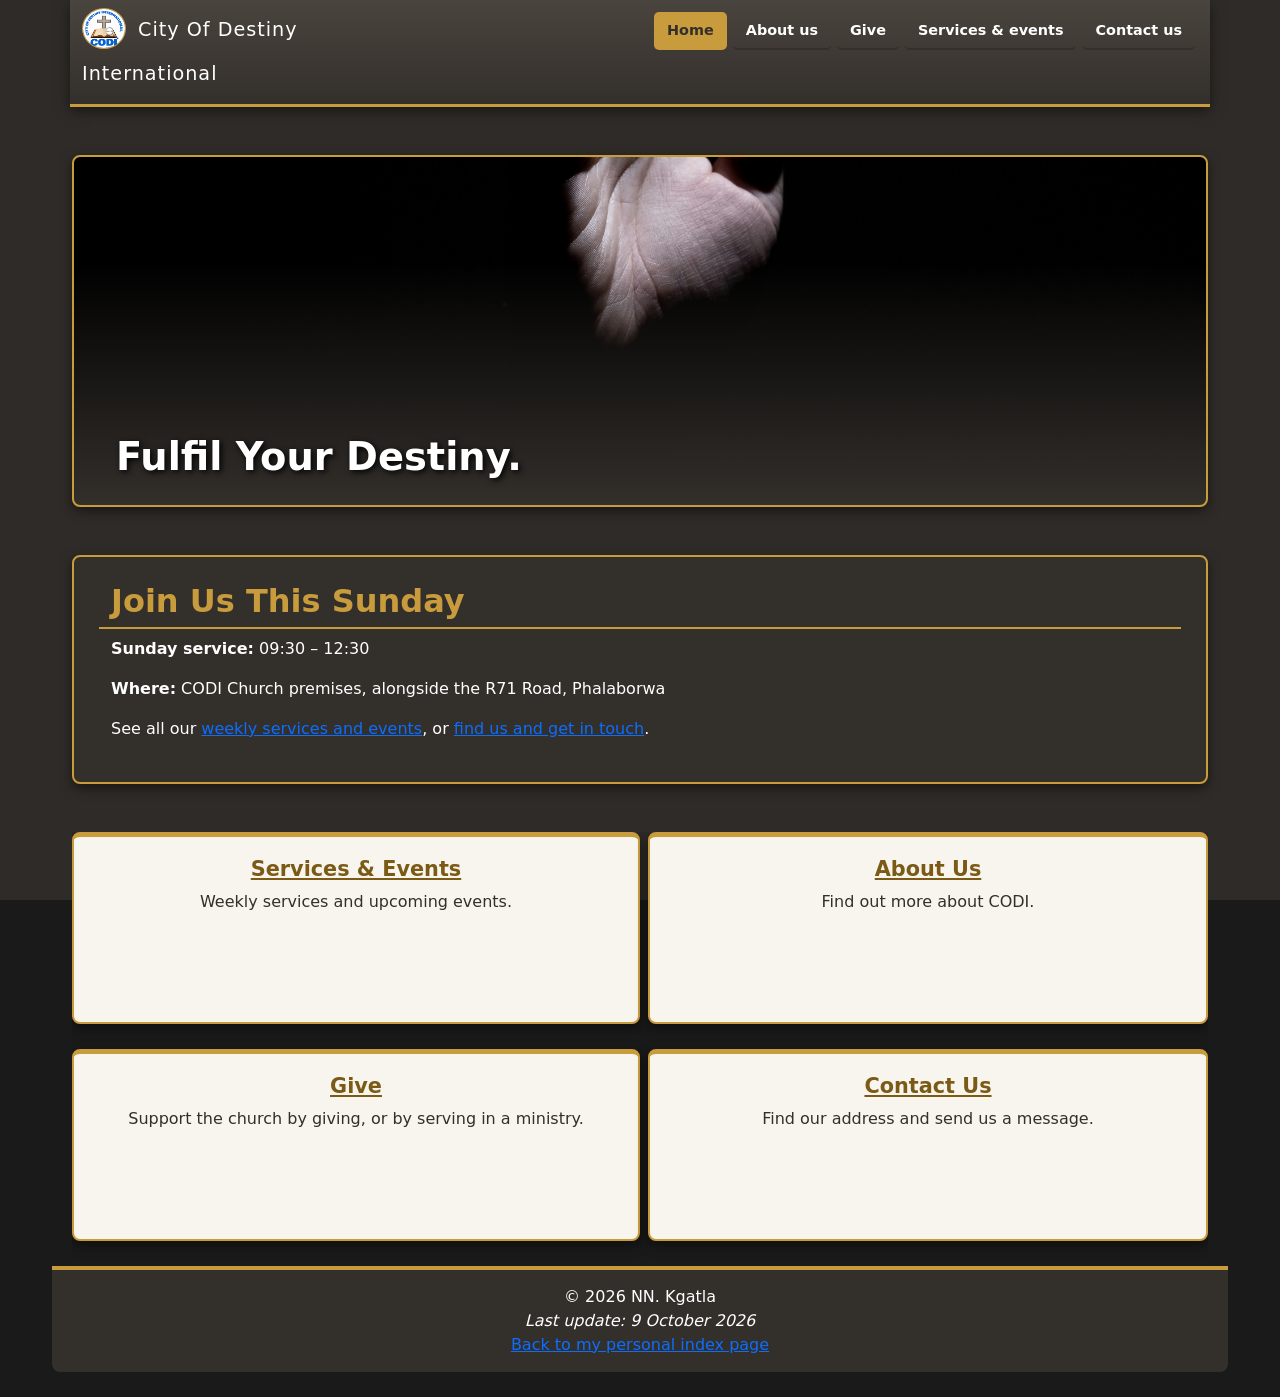
==== commit 79a6eb25: "Added bootstrap feautures to the index page" ====
--- a/index.html
+++ b/index.html
@@ -7,23 +7,25 @@
 <head>
     <meta charset="utf-8">
     <meta name="viewport" content="width=device-width, initial-scale=1.0">
-    <meta name="description" content="City of Destiny International (CODI) church in Phalaborwa: Sunday service time, how to give and how to find us.">
+    <meta name="description" content="City of Destiny International (CODI) 
+        church in Phalaborwa:Sunday service time, how to give and how to find us.">
     <meta name="author" content="NN. Kgatla">
     <title>CODI &ndash; Home</title>
     <!-- Bootstrap stylesheet integration -->
+    <link rel="stylesheet" href="css/modern-normalize.css">
+    <link rel="stylesheet" href="css/codi.css">
     <link rel="stylesheet" href="bootstrap/css/bootstrap.min.css">
-    <link rel="stylesheet" href="css/codi.css">
-
 </head>
 
 <body>
-    <div id="container">
+    <div id="container" class="container">
 
-        <header>
+        <header class="container">
 
             <div class="header-info">
-                <a href="index.html"><img src="images/logo.jpeg" alt="CODI Church logo (home page)" width="80" height="50"></a>
-                <h1>City of Destiny International</h1>
+                <a href="index.html"><img src="images/logo.jpeg" class="rounded-circle"
+                        alt="CODI Church logo (home page)"></a>
+                <h1 class="text-capitalize ">City of Destiny International</h1>
             </div>
 
             <nav>
@@ -39,14 +41,12 @@
         </header>
 
         <main>
-
             <!-- Hero: the photo is a decorative CSS background -->
-            <section id="hero">
-                <h2 id="hero-tagline">Discover. Recover. Fulfil your destiny.</h2>
+            <section id="hero" class="row mt-5 mx-auto">
+                <h2 id="hero-tagline" class="col-12 fw-bold text-capitalize">Fulfil your destiny.</h2>
             </section>
-
-            <section id="next-service">
-                <h2>Join us this Sunday</h2>
+            <section id="next-service" class="row mt-5 mx-auto">
+                <h2 class="fw-bold text-capitalize">Join us this Sunday</h2>
 
                 <p><strong>Sunday service:</strong> 09:30 &ndash; 12:30</p>
 
@@ -60,41 +60,36 @@
                     or <a href="contact.html">find us and get in touch</a>.
                 </p>
             </section>
+            <section id="quick-links" class="row mt-5 mx-auto">
 
-            <section id="quick-links">
-
-                <article class="link-card">
-                    <h2><a href="services.html">Services &amp; events</a></h2>
+                <article class="link-card col-6 me-2">
+                    <h2 class="fw-bold text-capitalize"><a href="services.html">Services &amp; events</a></h2>
                     <p>Weekly services and upcoming events.</p>
                 </article>
 
-                <article class="link-card">
-                    <h2><a href="about.html">About Us</a></h2>
+                <article class="link-card col">
+                    <h2 class="fw-bold text-capitalize"><a href="about.html">About Us</a></h2>
                     <p>Find out more about CODI.</p>
                 </article>
 
-                <article class="link-card">
-                    <h2><a href="give.html">Give</a></h2>
+                <article class="link-card col-6 me-2">
+                    <h2 class="fw-bold text-capitalize"><a href="give.html">Give</a></h2>
                     <p>Support the church by giving, or by serving in a ministry.</p>
                 </article>
 
-                <article class="link-card">
-                    <h2><a href="contact.html">Contact us</a></h2>
+                <article class="link-card col">
+                    <h2 class="fw-bold text-capitalize"><a href="contact.html">Contact us</a></h2>
                     <p>Find our address and send us a message.</p>
                 </article>
-
             </section>
-
         </main>
-
         <footer>
             <p>&copy; 2026 NN. Kgatla<br><em>Last update: 9 October 2026</em></p>
             <p><a href="../myindex.html">Back to my personal index page</a></p>
         </footer>
-
     </div>
     <!-- Bootstrap file integration -->
     <script src="bootstrap/js/bootstrap.bundle.min.js"></script>
 </body>
 
-</html>
+</html>
--- a/css/codi.css
+++ b/css/codi.css
@@ -86,9 +86,9 @@
     color: #C89B3C;
 }
 
-    a:hover {
-        color: #FFFFFF;
-    }
+a:hover {
+    color: #FFFFFF;
+}
 
 
 /* =========================================
@@ -96,7 +96,7 @@
    ========================================= */
 
 header {
-    overflow: hidden;
+    overflow: hidden; 
     padding: 8px 15px;
     background-color: #332F2B;
     background-image: linear-gradient(to bottom, #4A443E, #332F2B);
@@ -109,14 +109,14 @@
     float: left;
 }
 
-    .header-info img {
-        float: left;
-        width: 44px;
-        height: auto;
-        margin-right: 12px;
-        border: 1px solid #C89B3C;
-        border-radius: 8px;
-    }
+.header-info img {
+    float: left;
+    width: 44px;
+    height: auto;
+    margin-right: 12px;
+    border: 1px solid #C89B3C;
+    border-radius: 8px;
+}
 
 header h1 {
     margin: 0;
@@ -131,37 +131,37 @@
     float: right;
 }
 
-    nav ul {
-        overflow: hidden;
-        margin: 0;
-        padding: 0;
-        list-style-type: none;
-    }
-
-    nav li {
-        float: left;
-    }
-
-    nav a {
-        display: block;
-        margin: 4px 3px;
-        padding: 9px 13px;
-        border-bottom: 2px solid #332F2B;
-        border-radius: 5px;
-        color: #FFFFFF;
-        font-size: 0.9em;
-        font-weight: bold;
-        line-height: 1.25em;
-        text-decoration: none;
-    }
-
-        /* Hover and current page look the same */
-        nav a:hover,
-        nav a.current {
-            background-color: #C89B3C;
-            border-bottom-color: #C89B3C;
-            color: #332F2B;
-        }
+nav ul {
+    overflow: hidden;
+    margin: 0;
+    padding: 0;
+    list-style-type: none;
+}
+
+nav li {
+    float: left;
+}
+
+nav a {
+    display: block;
+    margin: 4px 3px;
+    padding: 9px 13px;
+    border-bottom: 2px solid #332F2B;
+    border-radius: 5px;
+    color: #FFFFFF;
+    font-size: 0.9em;
+    font-weight: bold;
+    line-height: 1.25em;
+    text-decoration: none;
+}
+
+/* Hover and current page look the same */
+nav a:hover,
+nav a.current {
+    background-color: #C89B3C;
+    border-bottom-color: #C89B3C;
+    color: #332F2B;
+}
 
 
 /* =========================================
@@ -178,9 +178,9 @@
     text-align: center;
 }
 
-    footer p {
-        margin: 0;
-    }
+footer p {
+    margin: 0;
+}
 
 
 /* =========================================
@@ -191,16 +191,16 @@
     padding: 0 20px;
 }
 
-    /* Page heading banner */
-    main h1 {
-        margin: 25px 0 0 0;
-        padding: 10px 20px;
-        border-bottom: 4px solid #C89B3C;
-        border-radius: 8px 8px 0px 0px;
-        background-color: #332F2B;
-        color: #C89B3C;
-        text-align: center;
-    }
+/* Page heading banner */
+main h1 {
+    margin: 25px 0 0 0;
+    padding: 10px 20px;
+    border-bottom: 4px solid #C89B3C;
+    border-radius: 8px 8px 0px 0px;
+    background-color: #332F2B;
+    color: #C89B3C;
+    text-align: center;
+}
 
 /* Page heading inside a panel */
 section h1 {
@@ -241,70 +241,70 @@
     color: #332F2B;
 }
 
-    #mission h2,
-    #vision h2,
-    #mandate h2,
-    #services h2,
-    #donate h2,
-    #join-ministry h2,
-    #find-us h2,
-    #form h2,
-    #mission h3,
-    #vision h3,
-    #mandate h3,
-    #services h3,
-    #donate h3,
-    #join-ministry h3,
-    #find-us h3,
-    #form h3,
-    #mission h4,
-    #vision h4,
-    #mandate h4,
-    #services h4,
-    #donate h4,
-    #join-ministry h4,
-    #find-us h4,
-    #form h4 {
-        color: #332F2B;
-    }
-
-    #mission a,
-    #vision a,
-    #mandate a,
-    #services a,
-    #donate a,
-    #join-ministry a,
-    #find-us a,
-    #form a {
-        color: #7A5A14;
-    }
-
-        #mission a:hover,
-        #vision a:hover,
-        #mandate a:hover,
-        #services a:hover,
-        #donate a:hover,
-        #join-ministry a:hover,
-        #find-us a:hover,
-        #form a:hover {
-            color: #332F2B;
-        }
-
-    /* Gold line under section headings */
-    #mission h2,
-    #vision h2,
-    #mandate h2,
-    #services h2,
-    #donate h2,
-    #join-ministry h2,
-    #find-us h2,
-    #next-service h2,
-    #upcoming-events h2,
-    #get-in-touch h2 {
-        margin-top: 0;
-        padding-bottom: 6px;
-        border-bottom: 2px solid #C89B3C;
-    }
+#mission h2,
+#vision h2,
+#mandate h2,
+#services h2,
+#donate h2,
+#join-ministry h2,
+#find-us h2,
+#form h2,
+#mission h3,
+#vision h3,
+#mandate h3,
+#services h3,
+#donate h3,
+#join-ministry h3,
+#find-us h3,
+#form h3,
+#mission h4,
+#vision h4,
+#mandate h4,
+#services h4,
+#donate h4,
+#join-ministry h4,
+#find-us h4,
+#form h4 {
+    color: #332F2B;
+}
+
+#mission a,
+#vision a,
+#mandate a,
+#services a,
+#donate a,
+#join-ministry a,
+#find-us a,
+#form a {
+    color: #7A5A14;
+}
+
+#mission a:hover,
+#vision a:hover,
+#mandate a:hover,
+#services a:hover,
+#donate a:hover,
+#join-ministry a:hover,
+#find-us a:hover,
+#form a:hover {
+    color: #332F2B;
+}
+
+/* Gold line under section headings */
+#mission h2,
+#vision h2,
+#mandate h2,
+#services h2,
+#donate h2,
+#join-ministry h2,
+#find-us h2,
+#next-service h2,
+#upcoming-events h2,
+#get-in-touch h2 {
+    margin-top: 0;
+    padding-bottom: 6px;
+    border-bottom: 2px solid #C89B3C;
+}
 
 
 /* =========================================
@@ -345,9 +345,9 @@
 
 .link-card {
     float: left;
-    width: 47%;
+    width: 100%;
     height: 12em;
-    margin: 0 1.5% 25px 1.5%;
+    margin: 0 0 25px 0;
     padding: 20px;
     border: 2px solid #C89B3C;
     border-top: 5px solid #C89B3C;
@@ -359,36 +359,37 @@
     box-sizing: border-box;
 }
 
-    /* Start the third card on a new row */
-
-    .link-card:nth-child(3) {
-        clear: left;
-    }
-
-    /* Card headings */
-
-    .link-card h2 {
-        margin-top: 0;
-        font-size: 1.3em;
-    }
-
-    /* Keep the links as links, not buttons */
-
-    .link-card a {
-        display: inline;
-        margin: 0;
-        padding: 0;
-        border: none;
-        background-color: transparent;
-        box-shadow: none;
-        color: #7A5A14;
-        font-weight: bold;
-        text-decoration: underline;
-    }
-
-        .link-card a:hover {
-            color: #332F2B;
-        }
+/* Start the third card on a new row */
+
+.link-card:nth-child(3) {
+    clear: left;
+}
+
+/* Card headings */
+
+.link-card h2 {
+    margin-top: 0;
+    font-size: 1.3em;
+}
+
+/* Keep the links as links, not buttons */
+
+.link-card a {
+    display: inline;
+    margin: 0;
+    padding: 0;
+    border: none;
+    background-color: transparent;
+    box-shadow: none;
+    color: #7A5A14;
+    font-weight: bold;
+    text-decoration: underline;
+}
+
+.link-card a:hover {
+    color: #332F2B;
+}
+
 /* =========================================
    ABOUT US PAGE
    ========================================= */
@@ -403,22 +404,22 @@
     position: relative;
 }
 
-    #pastor-photo img {
-        display: block;
-        width: 300px;
-        height: auto;
-        margin: 0 auto;
-        border: 2px solid #C89B3C;
-        border-radius: 8px;
-        box-shadow: 0px 4px 12px 0px rgba(0, 0, 0, 0.5);
-    }
-
-    #pastor-photo h2 {
-        margin: 0;
-        color: #C89B3C;
-        font-size: 3.5em;
-        line-height: 1.1;
-    }
+#pastor-photo img {
+    display: block;
+    width: 300px;
+    height: auto;
+    margin: 0 auto;
+    border: 2px solid #C89B3C;
+    border-radius: 8px;
+    box-shadow: 0px 4px 12px 0px rgba(0, 0, 0, 0.5);
+}
+
+#pastor-photo h2 {
+    margin: 0;
+    color: #C89B3C;
+    font-size: 3.5em;
+    line-height: 1.1;
+}
 
 #pastor-first-name {
     position: absolute;
@@ -446,10 +447,10 @@
     line-height: 1.3;
 }
 
-    #pastor-title strong {
-        color: #C89B3C;
-        font-size: 1.3em;
-    }
+#pastor-title strong {
+    color: #C89B3C;
+    font-size: 1.3em;
+}
 
 .pastor-bio {
     max-width: 45em;
@@ -471,18 +472,18 @@
     margin: 0 0 25px 0;
 }
 
-    #mandate blockquote {
-        margin: 20px 0;
-        padding: 12px 20px;
-        border-left: 4px solid #C89B3C;
-        border-radius: 4px;
-        background-color: #FFFFFF;
-        font-style: italic;
-    }
-
-    #mandate li {
-        margin-bottom: 8px;
-    }
+#mandate blockquote {
+    margin: 20px 0;
+    padding: 12px 20px;
+    border-left: 4px solid #C89B3C;
+    border-radius: 4px;
+    background-color: #FFFFFF;
+    font-style: italic;
+}
+
+#mandate li {
+    margin-bottom: 8px;
+}
 
 
 /* =========================================
@@ -518,17 +519,17 @@
     color: #C89B3C;
 }
 
-    #services th:nth-child(1) {
-        width: 22%;
-    }
-
-    #services th:nth-child(2) {
-        width: 14%;
-    }
-
-    #services th:nth-child(3) {
-        width: 17%;
-    }
+#services th:nth-child(1) {
+    width: 22%;
+}
+
+#services th:nth-child(2) {
+    width: 14%;
+}
+
+#services th:nth-child(3) {
+    width: 17%;
+}
 
 #services tbody tr:nth-child(even) {
     background-color: #FFFFFF;
@@ -559,10 +560,10 @@
     box-sizing: border-box;
 }
 
-    .event-info h3 {
-        margin-top: 0;
-        color: #332F2B;
-    }
+.event-info h3 {
+    margin-top: 0;
+    color: #332F2B;
+}
 
 /* Posters: preserve their original proportions */
 .event-card img {
@@ -578,12 +579,14 @@
     height: 69%;
     margin: 0 auto;
 }
+
 .event-date {
     margin: 0 0 12px 0;
     padding-left: 8px;
     border-left: 4px solid #C89B3C;
     font-weight: bold;
 }
+
 /* =========================================
    GIVE PAGE
    ========================================= */
@@ -592,6 +595,7 @@
     text-align: center;
     margin: 25px 0;
 }
+
 #give-intro p {
     text-align: center;
 }
@@ -609,14 +613,16 @@
     text-decoration: none;
 }
 
-    #give-options .give-button:hover {
-        background-color: #332F2B;
-        color: #C89B3C;
-    }
 #give-options .give-button:hover {
     background-color: #332F2B;
     color: #C89B3C;
 }
+
+#give-options .give-button:hover {
+    background-color: #332F2B;
+    color: #C89B3C;
+}
+
 /* The two big buttons */
 .give-button {
     display: inline-block;
@@ -631,10 +637,10 @@
     text-decoration: none;
 }
 
-    .give-button:hover {
-        background-color: #332F2B;
-        color: #C89B3C;
-    }
+.give-button:hover {
+    background-color: #332F2B;
+    color: #C89B3C;
+}
 
 /* Nested list under each button (keeps its bullets) */
 .give-group ul {
@@ -653,36 +659,36 @@
     border-left: 4px solid #C89B3C;
 }
 
-    #financial-giving h3,
-    #material-donations h3,
-    #treasurer-contact h3 {
-        margin-top: 0;
-    }
+#financial-giving h3,
+#material-donations h3,
+#treasurer-contact h3 {
+    margin-top: 0;
+}
 
 /* Ministry cards: two per row (float) */
 #join-ministry {
     overflow: hidden;
 }
 
-    #join-ministry article {
-        float: left;
-        width: 47%;
-        margin: 0 1.5% 20px 1.5%;
-        padding: 20px;
-        border: 1px solid #C89B3C;
-        border-radius: 8px;
-        background-color: #FFFFFF;
-    }
-
-        /* Cards 3 and 5 start a new row (articles come after the heading and intro) */
-        #join-ministry article:nth-child(3),
-        #join-ministry article:nth-child(5) {
-            clear: left;
-        }
-
-        #join-ministry article h3 {
-            margin-top: 0;
-        }
+#join-ministry article {
+    float: left;
+    width: 47%;
+    margin: 0 1.5% 20px 1.5%;
+    padding: 20px;
+    border: 1px solid #C89B3C;
+    border-radius: 8px;
+    background-color: #FFFFFF;
+}
+
+/* Cards 3 and 5 start a new row (articles come after the heading and intro) */
+#join-ministry article:nth-child(3),
+#join-ministry article:nth-child(5) {
+    clear: left;
+}
+
+#join-ministry article h3 {
+    margin-top: 0;
+}
 
 
 /* =========================================
@@ -694,28 +700,28 @@
     text-align: center;
 }
 
-    #find-us address {
-        font-style: normal;
-    }
-
-    /* Church photos: same height, centred side by side */
-    #find-us figure {
-        display: inline-block;
-        margin: 0 2% 15px 2%;
-        vertical-align: top;
-    }
-
-    #find-us img {
-        width: auto;
-        height: 18em;
-        border: 2px solid #C89B3C;
-        border-radius: 8px;
-    }
-
-    #find-us figcaption {
-        margin-top: 8px;
-        font-weight: bold;
-    }
+#find-us address {
+    font-style: normal;
+}
+
+/* Church photos: same height, centred side by side */
+#find-us figure {
+    display: inline-block;
+    margin: 0 2% 15px 2%;
+    vertical-align: top;
+}
+
+#find-us img {
+    width: auto;
+    height: 18em;
+    border: 2px solid #C89B3C;
+    border-radius: 8px;
+}
+
+#find-us figcaption {
+    margin-top: 8px;
+    font-weight: bold;
+}
 
 /* Contact form */
 #contact-form fieldset {
@@ -776,12 +782,12 @@
     margin-right: 6px;
 }
 
-    #contact-form input[type="radio"] + label,
-    #contact-form input[type="checkbox"] + label {
-        display: inline;
-        margin-bottom: 0;
-        font-weight: normal;
-    }
+#contact-form input[type="radio"]+label,
+#contact-form input[type="checkbox"]+label {
+    display: inline;
+    margin-bottom: 0;
+    font-weight: normal;
+}
 
 /* Keyboard focus */
 #contact-form input:focus,
@@ -818,11 +824,11 @@
     color: #332F2B;
 }
 
-    #contact-form input[type="submit"]:hover,
-    #contact-form input[type="reset"]:hover {
-        background-color: #C89B3C;
-        color: #332F2B;
-    }
+#contact-form input[type="submit"]:hover,
+#contact-form input[type="reset"]:hover {
+    background-color: #C89B3C;
+    color: #332F2B;
+}
 
 /* Get in touch */
 #get-in-touch strong {
@@ -906,4 +912,4 @@
     .event-card {
         break-inside: avoid;
     }
-}
+}
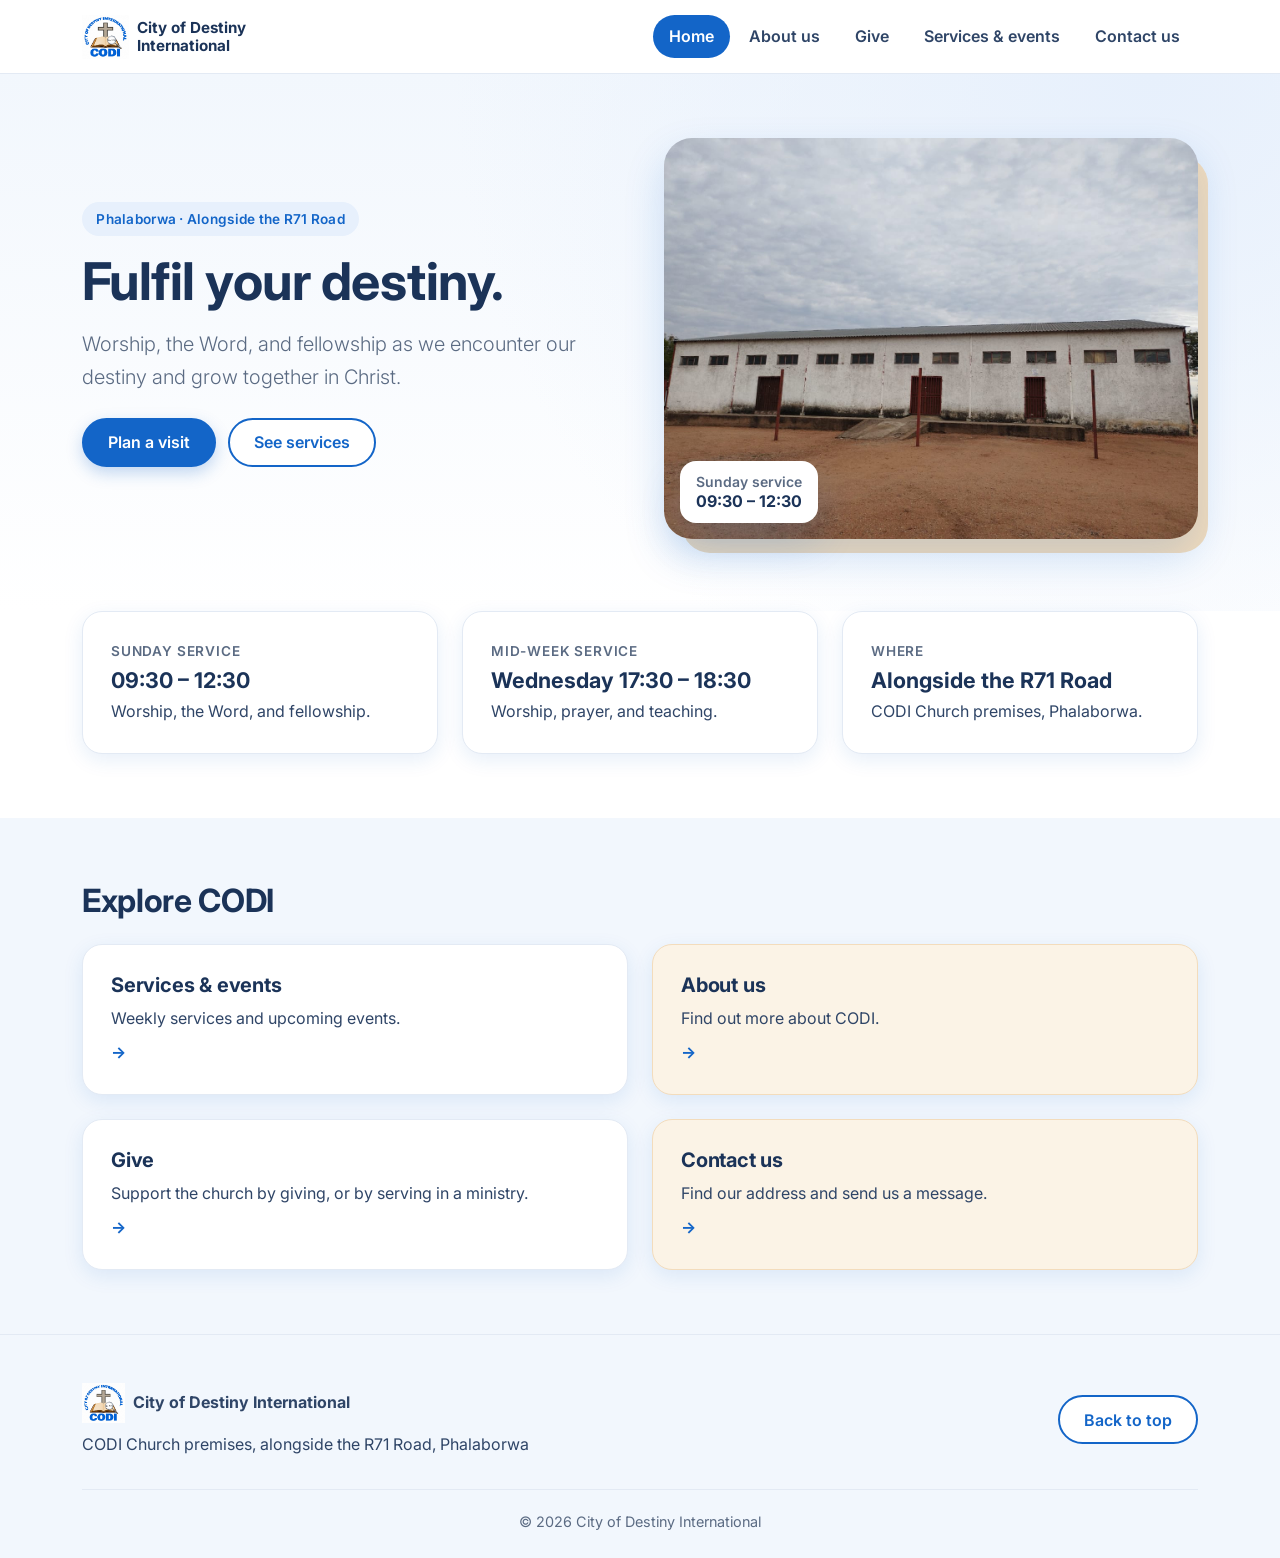
==== commit be933319: "Theme Redesign The following changes were made: 1. Changed the theme completely, to a light version " ====
--- a/index.html
+++ b/index.html
@@ -1,94 +1,177 @@
 <!DOCTYPE html>
-<!-- NN. Kgatla (2029139488) -->
-<!-- CSIS1664(2026) Website Project -->
+<!-- City of Destiny International (CODI) -->
 <!-- File name: index.html -->
 <html lang="en">
 
 <head>
     <meta charset="utf-8">
-    <meta name="viewport" content="width=device-width, initial-scale=1.0">
-    <meta name="description" content="City of Destiny International (CODI) 
-        church in Phalaborwa:Sunday service time, how to give and how to find us.">
+    <meta name="viewport" content="width=device-width, initial-scale=1">
+    <meta name="description"
+        content="City of Destiny International (CODI) church in Phalaborwa: Sunday service time, how to give and how to find us.">
     <meta name="author" content="NN. Kgatla">
     <title>CODI &ndash; Home</title>
-    <!-- Bootstrap stylesheet integration -->
-    <link rel="stylesheet" href="css/modern-normalize.css">
+    <link rel="icon" href="images/logo.jpeg">
+    <link rel="preconnect" href="https://fonts.googleapis.com">
+    <link rel="preconnect" href="https://fonts.gstatic.com" crossorigin>
+    <link rel="stylesheet"
+        href="https://fonts.googleapis.com/css2?family=Inter:wght@400;500;600;700;800&amp;display=swap">
+    <link rel="stylesheet" href="bootstrap/css/bootstrap.min.css">
     <link rel="stylesheet" href="css/codi.css">
-    <link rel="stylesheet" href="bootstrap/css/bootstrap.min.css">
 </head>
 
 <body>
-    <div id="container" class="container">
+    <a class="visually-hidden-focusable" href="#main">Skip to main content</a>
 
-        <header class="container">
+    <!-- Navigation -->
+    <nav class="navbar navbar-expand-lg sticky-top codi-navbar">
+        <div class="container">
+            <a class="navbar-brand d-flex align-items-center" href="index.html">
+                <img class="brand-logo me-2" src="images/logo.jpeg" alt="CODI Church logo" width="1302" height="1208">
+                <span class="brand-name">City of Destiny International</span>
+            </a>
+            <button class="navbar-toggler" type="button" data-bs-toggle="collapse" data-bs-target="#main-nav"
+                aria-controls="main-nav" aria-expanded="false" aria-label="Toggle navigation">
+                <span class="navbar-toggler-icon"></span>
+            </button>
+            <div class="collapse navbar-collapse" id="main-nav">
+                <ul class="navbar-nav ms-auto">
+                    <li class="nav-item"><a class="nav-link active" aria-current="page" href="index.html">Home</a></li>
+                    <li class="nav-item"><a class="nav-link" href="about.html">About us</a></li>
+                    <li class="nav-item"><a class="nav-link" href="give.html">Give</a></li>
+                    <li class="nav-item"><a class="nav-link" href="services.html">Services &amp; events</a></li>
+                    <li class="nav-item"><a class="nav-link" href="contact.html">Contact us</a></li>
+                </ul>
+            </div>
+        </div>
+    </nav>
 
-            <div class="header-info">
-                <a href="index.html"><img src="images/logo.jpeg" class="rounded-circle"
-                        alt="CODI Church logo (home page)"></a>
-                <h1 class="text-capitalize ">City of Destiny International</h1>
+    <main id="main">
+        <!-- Hero -->
+        <section class="hero">
+            <div class="container">
+                <div class="row align-items-center g-5">
+
+                    <div class="col-lg-6">
+                        <span class="eyebrow">Phalaborwa &middot; Alongside the R71 Road</span>
+                        <h1 class="mb-3">Fulfil your destiny.</h1>
+                        <p class="lead mb-4">
+                            Worship, the Word, and fellowship as we encounter our destiny
+                            and grow together in Christ.
+                        </p>
+                        <a class="btn btn-codi me-2 mb-2" href="contact.html">Plan a visit</a>
+                        <a class="btn btn-codi-outline mb-2" href="services.html">See services</a>
+                    </div>
+
+                    <div class="col-lg-6">
+                        <div class="hero-photo">
+                            <img src="images/churchLocation.jpeg" alt="Outside view of CODI Church">
+                            <div class="hero-chip">
+                                <small>Sunday service</small>
+                                <strong>09:30 &ndash; 12:30</strong>
+                            </div>
+                        </div>
+                    </div>
+
+                </div>
             </div>
+        </section>
 
-            <nav>
-                <ul>
-                    <li><a href="index.html" class="current">Home</a></li>
-                    <li><a href="about.html">About us</a></li>
-                    <li><a href="give.html">Give</a></li>
-                    <li><a href="services.html">Services &amp; events</a></li>
-                    <li><a href="contact.html">Contact us</a></li>
-                </ul>
-            </nav>
+        <!-- Service times -->
+        <section class="section pt-0">
+            <div class="container">
+                <div class="row g-4">
 
-        </header>
+                    <div class="col-md-4">
+                        <div class="card-soft">
+                            <p class="info-label">Sunday service</p>
+                            <p class="info-value">09:30 &ndash; 12:30</p>
+                            <p class="mb-0">Worship, the Word, and fellowship.</p>
+                        </div>
+                    </div>
 
-        <main>
-            <!-- Hero: the photo is a decorative CSS background -->
-            <section id="hero" class="row mt-5 mx-auto">
-                <h2 id="hero-tagline" class="col-12 fw-bold text-capitalize">Fulfil your destiny.</h2>
-            </section>
-            <section id="next-service" class="row mt-5 mx-auto">
-                <h2 class="fw-bold text-capitalize">Join us this Sunday</h2>
+                    <div class="col-md-4">
+                        <div class="card-soft">
+                            <p class="info-label">Mid-week service</p>
+                            <p class="info-value">Wednesday 17:30 &ndash; 18:30</p>
+                            <p class="mb-0">Worship, prayer, and teaching.</p>
+                        </div>
+                    </div>
 
-                <p><strong>Sunday service:</strong> 09:30 &ndash; 12:30</p>
+                    <div class="col-md-4">
+                        <div class="card-soft">
+                            <p class="info-label">Where</p>
+                            <p class="info-value">Alongside the R71 Road</p>
+                            <p class="mb-0">CODI Church premises, Phalaborwa.</p>
+                        </div>
+                    </div>
 
-                <p>
-                    <strong>Where:</strong> CODI Church premises, alongside the
-                    R71 Road, Phalaborwa
-                </p>
+                </div>
+            </div>
+        </section>
 
-                <p>
-                    See all our <a href="services.html">weekly services and events</a>,
-                    or <a href="contact.html">find us and get in touch</a>.
-                </p>
-            </section>
-            <section id="quick-links" class="row mt-5 mx-auto">
+        <!-- Quick links -->
+        <section class="section section-alt">
+            <div class="container">
+                <h2 class="mb-4">Explore CODI</h2>
+                <div class="row g-4">
 
-                <article class="link-card col-6 me-2">
-                    <h2 class="fw-bold text-capitalize"><a href="services.html">Services &amp; events</a></h2>
-                    <p>Weekly services and upcoming events.</p>
-                </article>
+                    <div class="col-md-6">
+                        <article class="card-soft card-link">
+                            <h3><a class="stretched-link" href="services.html">Services &amp; events</a></h3>
+                            <p class="mb-0">Weekly services and upcoming events.</p>
+                            <span class="arrow" aria-hidden="true">&rarr;</span>
+                        </article>
+                    </div>
 
-                <article class="link-card col">
-                    <h2 class="fw-bold text-capitalize"><a href="about.html">About Us</a></h2>
-                    <p>Find out more about CODI.</p>
-                </article>
+                    <div class="col-md-6">
+                        <article class="card-soft card-link card-cream">
+                            <h3><a class="stretched-link" href="about.html">About us</a></h3>
+                            <p class="mb-0">Find out more about CODI.</p>
+                            <span class="arrow" aria-hidden="true">&rarr;</span>
+                        </article>
+                    </div>
 
-                <article class="link-card col-6 me-2">
-                    <h2 class="fw-bold text-capitalize"><a href="give.html">Give</a></h2>
-                    <p>Support the church by giving, or by serving in a ministry.</p>
-                </article>
+                    <div class="col-md-6">
+                        <article class="card-soft card-link">
+                            <h3><a class="stretched-link" href="give.html">Give</a></h3>
+                            <p class="mb-0">Support the church by giving, or by serving in a ministry.</p>
+                            <span class="arrow" aria-hidden="true">&rarr;</span>
+                        </article>
+                    </div>
 
-                <article class="link-card col">
-                    <h2 class="fw-bold text-capitalize"><a href="contact.html">Contact us</a></h2>
-                    <p>Find our address and send us a message.</p>
-                </article>
-            </section>
-        </main>
-        <footer>
-            <p>&copy; 2026 NN. Kgatla<br><em>Last update: 9 October 2026</em></p>
-            <p><a href="../myindex.html">Back to my personal index page</a></p>
-        </footer>
-    </div>
-    <!-- Bootstrap file integration -->
+                    <div class="col-md-6">
+                        <article class="card-soft card-link card-cream">
+                            <h3><a class="stretched-link" href="contact.html">Contact us</a></h3>
+                            <p class="mb-0">Find our address and send us a message.</p>
+                            <span class="arrow" aria-hidden="true">&rarr;</span>
+                        </article>
+                    </div>
+
+                </div>
+            </div>
+        </section>
+
+    </main>
+
+    <!-- Footer -->
+    <footer class="codi-footer">
+        <div class="container">
+            <div class="row g-4 align-items-center">
+                <div class="col-md-6">
+                    <div class="d-flex align-items-center mb-2">
+                        <img class="footer-logo me-2" src="images/logo.jpeg" alt="" width="1302" height="1208">
+                        <strong>City of Destiny International</strong>
+                    </div>
+                    <address class="mb-0">CODI Church premises, alongside the R71 Road, Phalaborwa</address>
+                </div>
+                <div class="col-md-6 text-md-end">
+                    <a class="btn btn-codi-outline" href="#main">Back to top</a>
+                </div>
+            </div>
+            <p class="footer-note">&copy; 2026 City of Destiny International</p>
+        </div>
+    </footer>
+
     <script src="bootstrap/js/bootstrap.bundle.min.js"></script>
 </body>
 
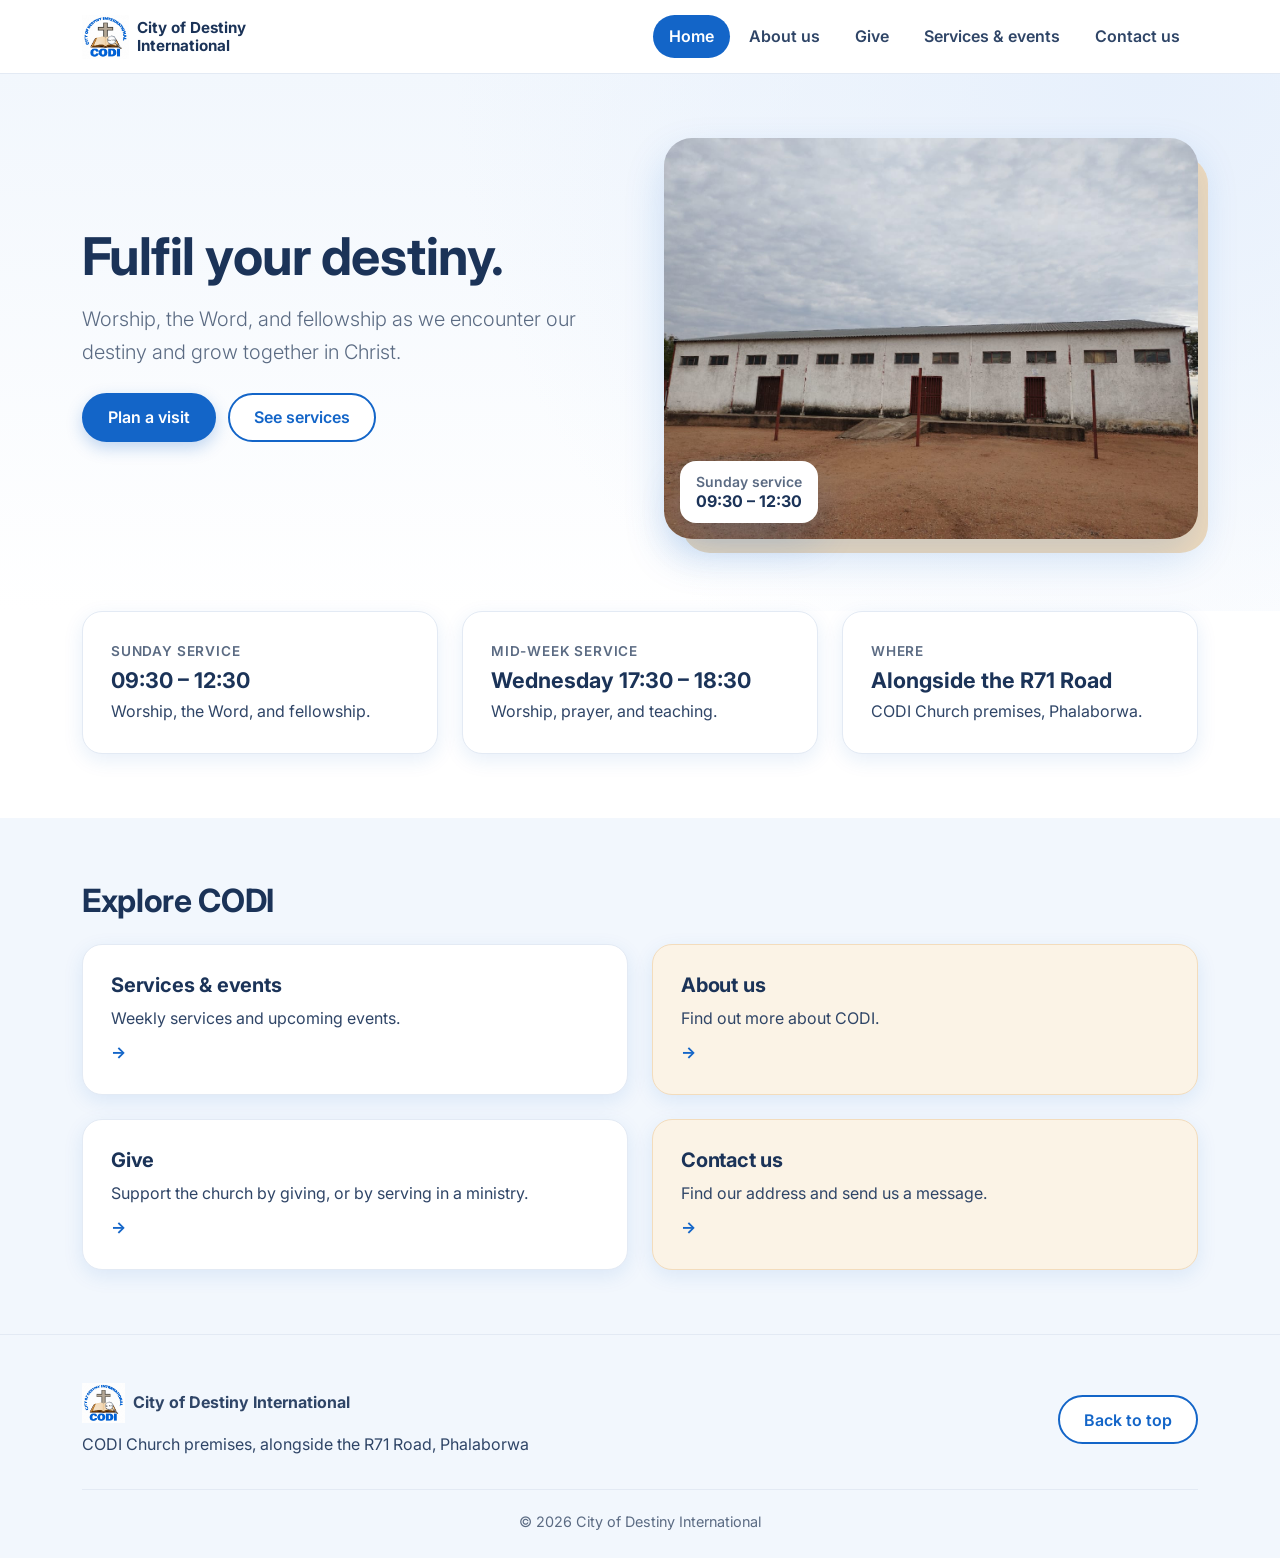
==== commit 62f1a7a5: "Pastor Photo Fix" ====
--- a/index.html
+++ b/index.html
@@ -52,7 +52,6 @@
                 <div class="row align-items-center g-5">
 
                     <div class="col-lg-6">
-                        <span class="eyebrow">Phalaborwa &middot; Alongside the R71 Road</span>
                         <h1 class="mb-3">Fulfil your destiny.</h1>
                         <p class="lead mb-4">
                             Worship, the Word, and fellowship as we encounter our destiny
